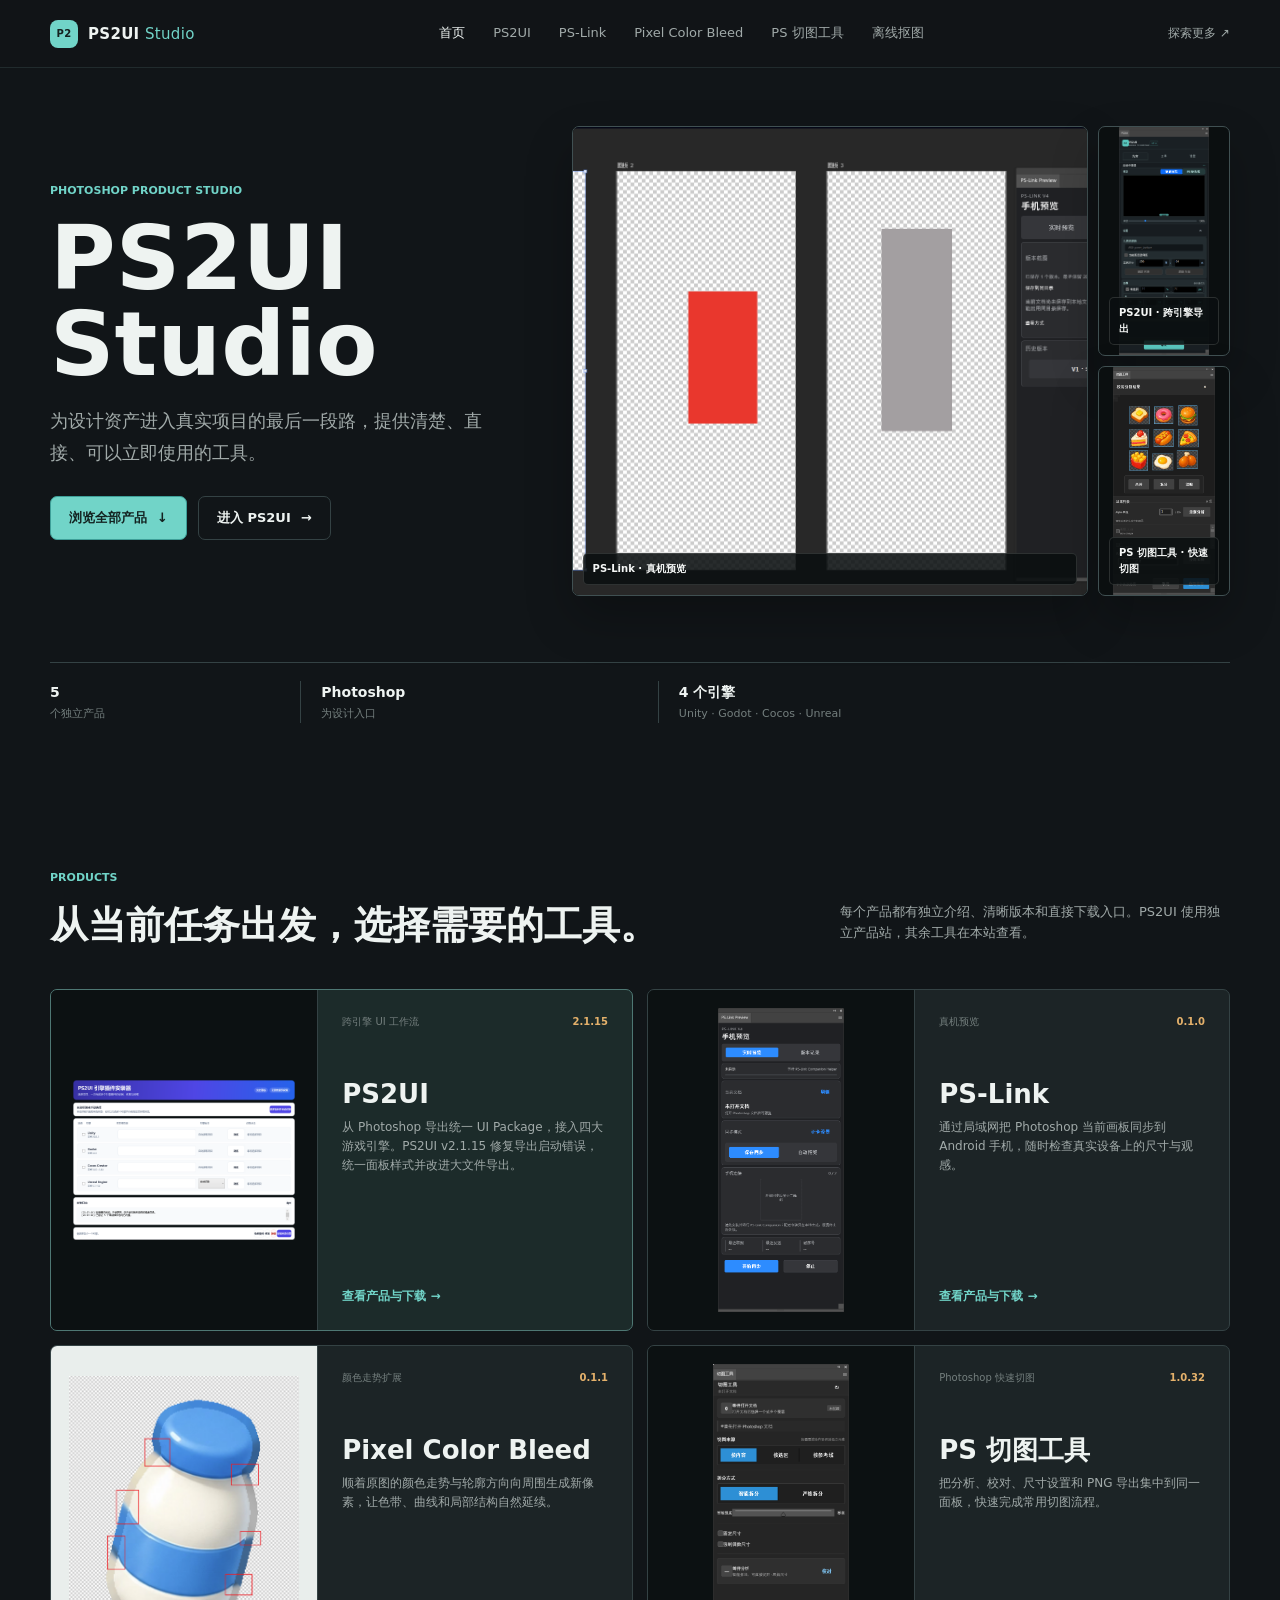
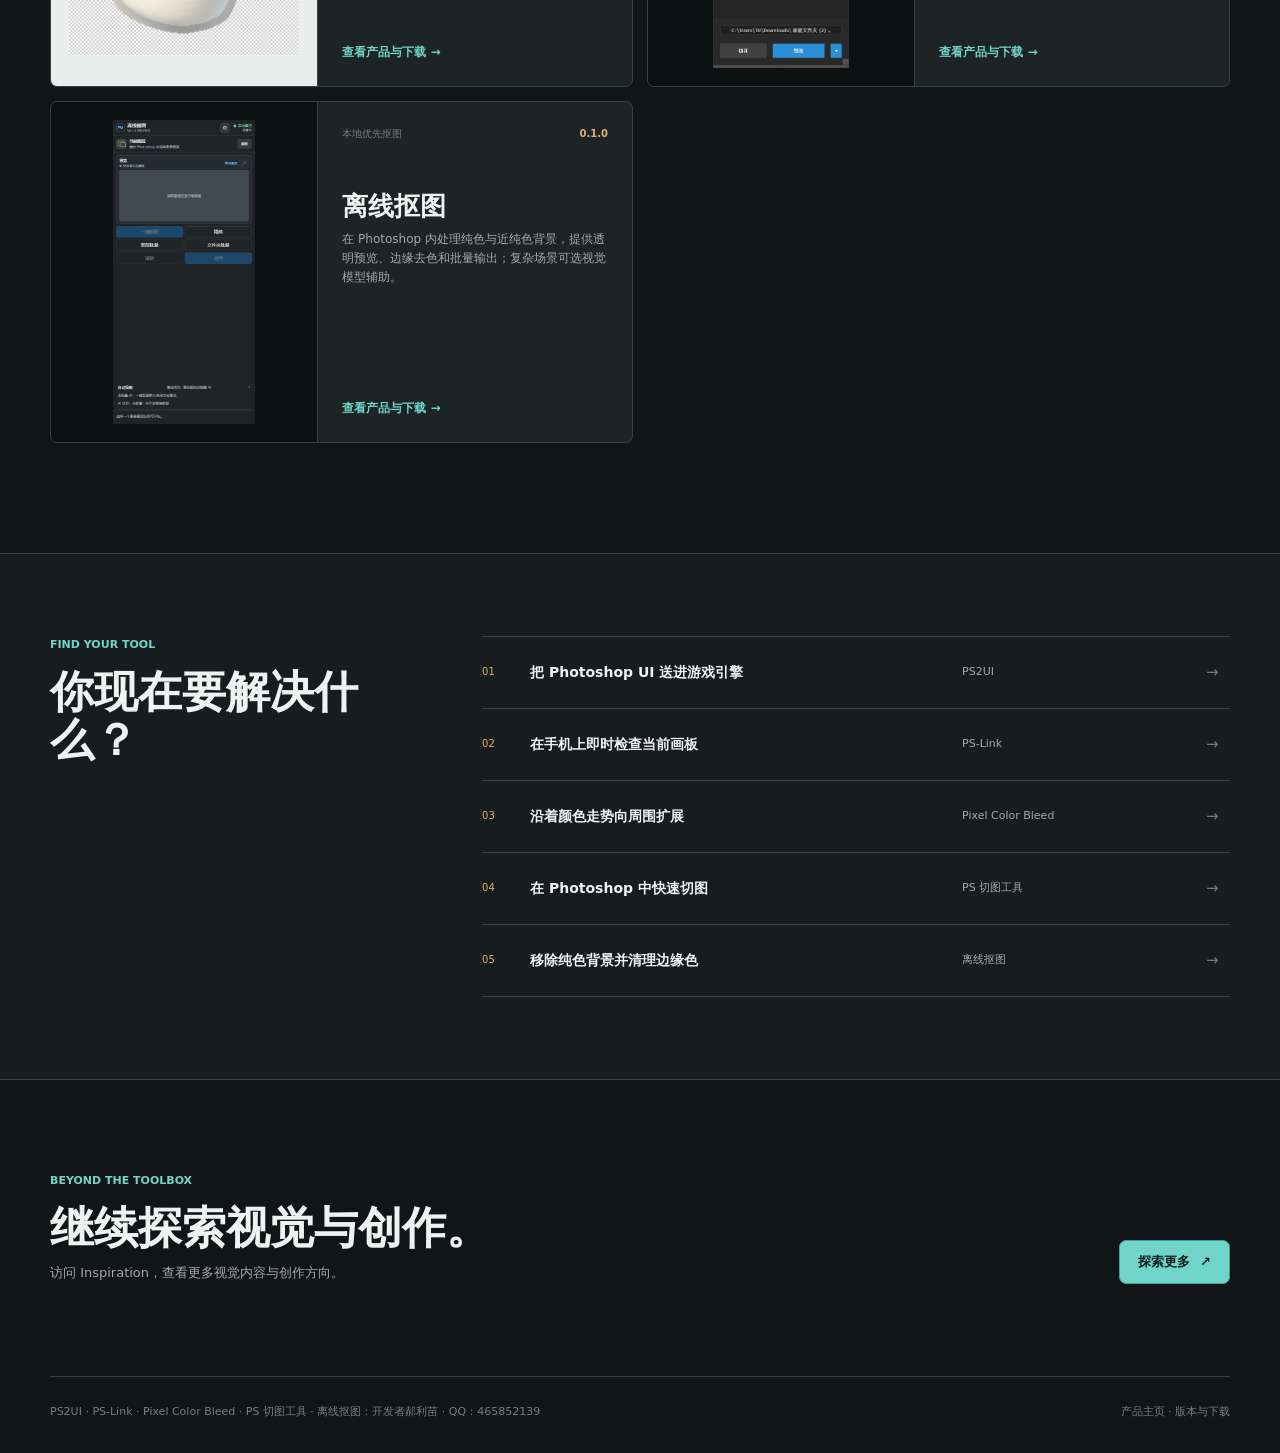
==== index.html @ 3f456ac2 "release: update PS2UI homepage to 2.1.15" ====
<!doctype html>
<html lang="zh-CN">
  <head>
    <meta charset="UTF-8" />
    <meta name="viewport" content="width=device-width, initial-scale=1" />
    <meta name="theme-color" content="#111518" />
    <meta name="description" content="PS2UI Studio 产品主页：面向 Photoshop 与游戏 UI 工作流的实用工具集合。" />
    <title>PS2UI Studio | 产品主页</title>
    <link rel="stylesheet" href="./styles.css" />
  </head>
  <body class="home-page">
    <header class="site-header">
      <a class="wordmark" href="./" aria-label="PS2UI Studio 首页"><span class="wordmark-mark">P2</span><span>PS2UI <em>Studio</em></span></a>
      <nav class="site-nav" aria-label="主导航">
        <a class="current" href="./" aria-current="page">首页</a>
        <a href="https://homer79980.github.io/PS2UI/">PS2UI</a>
        <a href="./ps-link.html">PS-Link</a>
        <a href="./pixel-color-bleed.html">Pixel Color Bleed</a>
        <a href="./ps-slicer.html">PS 切图工具</a>
        <a href="./ps-offline-mask.html">离线抠图</a>
      </nav>
      <a class="header-link" href="https://leowalker023.github.io/lnspiration/" target="_blank" rel="noreferrer">探索更多 <span aria-hidden="true">↗</span></a>
    </header>

    <main>
      <section class="home-hero section-shell">
        <div class="home-hero-copy">
          <p class="eyebrow">PHOTOSHOP PRODUCT STUDIO</p>
          <h1>PS2UI Studio</h1>
          <p class="home-hero-lead">为设计资产进入真实项目的最后一段路，提供清楚、直接、可以立即使用的工具。</p>
          <div class="hero-actions">
            <a class="button button-primary" href="#products">浏览全部产品 <span aria-hidden="true">↓</span></a>
            <a class="button button-quiet" href="https://homer79980.github.io/PS2UI/">进入 PS2UI <span aria-hidden="true">→</span></a>
          </div>
        </div>

        <div class="home-showcase" aria-label="PS2UI Studio 产品界面预览">
          <figure class="home-shot home-shot-wide">
            <img src="./assets/ps-link-multi-artboard-preview.png" alt="PS-Link 多画板手机预览界面" />
            <figcaption>PS-Link · 真机预览</figcaption>
          </figure>
          <figure class="home-shot home-shot-panel">
            <img src="./assets/ps2ui-panel-nine-slice.png" alt="PS2UI Photoshop 九宫格面板" />
            <figcaption>PS2UI · 跨引擎导出</figcaption>
          </figure>
          <figure class="home-shot home-shot-panel">
            <img src="./assets/ps-slicer-review.png" alt="PS 切图工具切图校对面板" />
            <figcaption>PS 切图工具 · 快速切图</figcaption>
          </figure>
        </div>

        <div class="home-hero-meta" aria-label="工作室概览">
          <span><strong>5</strong> 个独立产品</span>
          <span><strong>Photoshop</strong> 为设计入口</span>
          <span><strong>4 个引擎</strong> Unity · Godot · Cocos · Unreal</span>
        </div>
      </section>

      <section id="products" class="home-products section-shell">
        <div class="section-heading home-section-heading">
          <div>
            <p class="eyebrow">PRODUCTS</p>
            <h2>从当前任务出发，选择需要的工具。</h2>
          </div>
          <p>每个产品都有独立介绍、清晰版本和直接下载入口。PS2UI 使用独立产品站，其余工具在本站查看。</p>
        </div>

        <div class="home-product-grid">
          <article class="home-product-card home-product-featured">
            <a class="home-product-visual" href="https://homer79980.github.io/PS2UI/" aria-label="查看 PS2UI 产品页">
              <img src="./assets/engine-installer-main.png" alt="PS2UI Engine Installer 主界面，显示 Unity、Godot、Cocos Creator 和 Unreal Engine" />
            </a>
            <div class="home-product-body">
              <div class="home-product-topline"><span>跨引擎 UI 工作流</span><strong data-product-version="ps2ui">当前版本</strong></div>
              <h3>PS2UI</h3>
              <p>从 Photoshop 导出统一 UI Package，接入四大游戏引擎。PS2UI v2.1.15 修复导出启动错误，统一面板样式并改进大文件导出。</p>
              <a class="text-link" href="https://homer79980.github.io/PS2UI/">查看产品与下载 <span aria-hidden="true">→</span></a>
            </div>
          </article>

          <article class="home-product-card">
            <a class="home-product-visual" href="./ps-link.html" aria-label="查看 PS-Link 产品页">
              <img src="./assets/ps-link-preview-panel.png" alt="PS-Link Photoshop 手机预览控制面板" />
            </a>
            <div class="home-product-body">
              <div class="home-product-topline"><span>真机预览</span><strong data-product-version="ps-link">当前版本</strong></div>
              <h3>PS-Link</h3>
              <p>通过局域网把 Photoshop 当前画板同步到 Android 手机，随时检查真实设备上的尺寸与观感。</p>
              <a class="text-link" href="./ps-link.html">查看产品与下载 <span aria-hidden="true">→</span></a>
            </div>
          </article>

          <article class="home-product-card">
            <a class="home-product-visual home-product-visual-light" href="./pixel-color-bleed.html" aria-label="查看 Pixel Color Bleed 产品页">
              <img src="./assets/pixel-color-bleed-demo.png" alt="Pixel Color Bleed 沿颜色走势向周围扩展的效果" />
            </a>
            <div class="home-product-body">
              <div class="home-product-topline"><span>颜色走势扩展</span><strong data-product-version="pixel-color-bleed">当前版本</strong></div>
              <h3>Pixel Color Bleed</h3>
              <p>顺着原图的颜色走势与轮廓方向向周围生成新像素，让色带、曲线和局部结构自然延续。</p>
              <a class="text-link" href="./pixel-color-bleed.html">查看产品与下载 <span aria-hidden="true">→</span></a>
            </div>
          </article>

          <article class="home-product-card">
            <a class="home-product-visual" href="./ps-slicer.html" aria-label="查看 PS 切图工具产品页">
              <img src="./assets/ps-slicer-main-panel.png" alt="PS 切图工具 Photoshop 主面板" />
            </a>
            <div class="home-product-body">
              <div class="home-product-topline"><span>Photoshop 快速切图</span><strong data-product-version="ps-slicer">当前版本</strong></div>
              <h3>PS 切图工具</h3>
              <p>把分析、校对、尺寸设置和 PNG 导出集中到同一面板，快速完成常用切图流程。</p>
              <a class="text-link" href="./ps-slicer.html">查看产品与下载 <span aria-hidden="true">→</span></a>
            </div>
          </article>

          <article class="home-product-card">
            <a class="home-product-visual" href="./ps-offline-mask.html" aria-label="查看离线抠图产品页">
              <img src="./assets/ps-offline-mask-panel.png" alt="离线抠图 Photoshop 主面板" />
            </a>
            <div class="home-product-body">
              <div class="home-product-topline"><span>本地优先抠图</span><strong data-product-version="ps-offline-mask">当前版本</strong></div>
              <h3>离线抠图</h3>
              <p>在 Photoshop 内处理纯色与近纯色背景，提供透明预览、边缘去色和批量输出；复杂场景可选视觉模型辅助。</p>
              <a class="text-link" href="./ps-offline-mask.html">查看产品与下载 <span aria-hidden="true">→</span></a>
            </div>
          </article>
        </div>
      </section>

      <section class="home-task-band">
        <div class="section-shell home-task-inner">
          <div class="home-task-intro">
            <p class="eyebrow">FIND YOUR TOOL</p>
            <h2>你现在要解决什么？</h2>
          </div>
          <div class="home-task-list">
            <a href="https://homer79980.github.io/PS2UI/"><span>01</span><strong>把 Photoshop UI 送进游戏引擎</strong><em>PS2UI</em><b aria-hidden="true">→</b></a>
            <a href="./ps-link.html"><span>02</span><strong>在手机上即时检查当前画板</strong><em>PS-Link</em><b aria-hidden="true">→</b></a>
            <a href="./pixel-color-bleed.html"><span>03</span><strong>沿着颜色走势向周围扩展</strong><em>Pixel Color Bleed</em><b aria-hidden="true">→</b></a>
            <a href="./ps-slicer.html"><span>04</span><strong>在 Photoshop 中快速切图</strong><em>PS 切图工具</em><b aria-hidden="true">→</b></a>
            <a href="./ps-offline-mask.html"><span>05</span><strong>移除纯色背景并清理边缘色</strong><em>离线抠图</em><b aria-hidden="true">→</b></a>
          </div>
        </div>
      </section>

      <section class="home-explore section-shell">
        <div>
          <p class="eyebrow">BEYOND THE TOOLBOX</p>
          <h2>继续探索视觉与创作。</h2>
          <p>访问 Inspiration，查看更多视觉内容与创作方向。</p>
        </div>
        <a class="button button-primary" href="https://leowalker023.github.io/lnspiration/" target="_blank" rel="noreferrer">探索更多 <span aria-hidden="true">↗</span></a>
      </section>
    </main>

    <footer class="site-footer section-shell">
      <span>PS2UI · PS-Link · Pixel Color Bleed · PS 切图工具 · 离线抠图：开发者郝利苗 · QQ：465852139</span>
      <span>产品主页 · 版本与下载</span>
    </footer>
    <script src="./home.js" defer></script>
  </body>
</html>
---- styles.css ----
:root {
  --ink: #eef3f1;
  --muted: #a1aaa9;
  --quiet: #747f7e;
  --bg: #111518;
  --band: #171d1f;
  --surface: #1c2426;
  --surface-2: #232c2e;
  --line: #344244;
  --teal: #71d4c8;
  --teal-deep: #3e9f98;
  --amber: #e4b16b;
  --coral: #e2776d;
}

* { box-sizing: border-box; }

html { scroll-behavior: smooth; }

body {
  margin: 0;
  color: var(--ink);
  background: var(--bg);
  font-family: Inter, ui-sans-serif, system-ui, -apple-system, BlinkMacSystemFont, "Segoe UI", "Microsoft YaHei", sans-serif;
  font-size: 15px;
  line-height: 1.6;
}

a { color: inherit; text-decoration: none; }

.section-shell { width: min(1180px, calc(100% - 48px)); margin: 0 auto; }

.site-header {
  position: sticky;
  top: 0;
  z-index: 10;
  display: flex;
  align-items: center;
  justify-content: space-between;
  gap: 24px;
  min-height: 68px;
  padding: 0 max(24px, calc((100vw - 1180px) / 2));
  border-bottom: 1px solid rgba(112, 143, 142, 0.18);
  background: rgba(17, 21, 24, 0.94);
  backdrop-filter: blur(14px);
}

.wordmark { display: inline-flex; align-items: center; gap: 10px; font-size: 15px; font-weight: 700; letter-spacing: .02em; }
.wordmark em { color: var(--teal); font-style: normal; font-weight: 500; }
.wordmark-mark { display: grid; place-items: center; width: 28px; height: 28px; border-radius: 8px; color: #14211f; background: var(--teal); font-size: 10px; font-weight: 800; }
.site-nav { display: flex; gap: 28px; color: var(--muted); font-size: 13px; }
.site-nav a:hover, .header-link:hover, .text-link:hover { color: var(--teal); }
.site-nav a.current { color: var(--ink); }
.header-link { flex: 0 0 auto; color: var(--muted); font-size: 12px; white-space: nowrap; }

.hero { display: grid; grid-template-columns: minmax(0, .92fr) minmax(420px, 1.08fr); align-items: center; gap: 76px; min-height: 620px; padding-top: 68px; padding-bottom: 76px; }
.eyebrow { margin: 0 0 16px; color: var(--teal); font-size: 11px; font-weight: 700; letter-spacing: .18em; }
h1, h2, h3, p { margin-top: 0; }
h1 { max-width: 620px; margin-bottom: 22px; font-size: clamp(42px, 5.2vw, 72px); line-height: 1.06; letter-spacing: 0; }
.hero-lead { max-width: 560px; margin-bottom: 30px; color: var(--muted); font-size: 17px; line-height: 1.75; }
.hero-actions { display: flex; flex-wrap: wrap; gap: 11px; }
.button { display: inline-flex; align-items: center; justify-content: center; gap: 10px; min-height: 44px; padding: 0 18px; border: 1px solid var(--line); border-radius: 7px; font-size: 13px; font-weight: 700; }
.button-primary { border-color: var(--teal-deep); color: #132220; background: var(--teal); }
.button-primary:hover { background: #8ce2d8; }
.button-quiet { color: var(--ink); background: transparent; }
.button-quiet:hover { border-color: var(--teal-deep); color: var(--teal); }
.hero-facts { display: flex; flex-wrap: wrap; gap: 20px; margin-top: 42px; color: var(--quiet); font-size: 11px; }
.hero-facts strong { display: block; margin-bottom: 3px; color: var(--ink); font-size: 16px; font-variant-numeric: tabular-nums; }

.hero-visual { min-width: 0; }
.visual-window { overflow: hidden; border: 1px solid #405052; border-radius: 12px; background: var(--surface); box-shadow: 0 25px 70px rgba(0, 0, 0, .32); }
.visual-window-bar { display: flex; align-items: center; gap: 6px; height: 40px; padding: 0 16px; border-bottom: 1px solid var(--line); color: #8d9997; background: #182022; font-size: 10px; }
.visual-window-bar span { width: 7px; height: 7px; border-radius: 50%; background: #56605f; }
.visual-window-bar span:first-child { background: var(--coral); }
.visual-window-bar span:nth-child(2) { background: var(--amber); }
.visual-window-bar span:nth-child(3) { background: var(--teal); }
.visual-window-bar b { margin-left: 8px; font-weight: 600; letter-spacing: .06em; }
.visual-window-body { display: grid; grid-template-columns: 148px minmax(0, 1fr); min-height: 360px; }
.visual-sidebar { padding: 22px 14px; border-right: 1px solid var(--line); background: #192022; }
.sidebar-label { display: block; margin-bottom: 10px; color: #6f7c7a; font-size: 9px; font-weight: 700; letter-spacing: .14em; }
.sidebar-label.lower { margin-top: 28px; }
.sidebar-item { display: block; padding: 8px 9px; border-radius: 5px; color: #87918f; font-size: 11px; }
.sidebar-item.active { color: var(--ink); background: #2b4746; }
.target-chip { display: inline-block; margin: 0 4px 6px 0; padding: 3px 6px; border: 1px solid #3d5554; border-radius: 999px; color: #8cc3bd; font-size: 9px; }
.visual-stage { display: flex; flex-direction: column; justify-content: center; min-width: 0; padding: 30px 34px; background: #202729; }
.stage-caption, .stage-footer { display: flex; justify-content: space-between; gap: 16px; color: #8c9997; font-size: 10px; }
.stage-caption b { color: var(--teal); font-weight: 600; }
.slice-art { display: grid; grid-template-columns: 26% 48% 26%; grid-template-rows: 29% 42% 29%; width: min(100%, 390px); aspect-ratio: 1.9; margin: 24px auto; border: 1px solid #74cfc6; background: #315b58; box-shadow: 0 14px 28px rgba(0, 0, 0, .25); }
.slice-art i { display: block; border: 1px solid rgba(164, 238, 230, .3); background: #407772; }
.slice-art i:nth-child(2), .slice-art i:nth-child(4), .slice-art i:nth-child(6), .slice-art i:nth-child(8) { background: #4e9189; }
.slice-art i:nth-child(5) { background: #65a8a0; }
.stage-footer { justify-content: flex-start; align-items: center; flex-wrap: wrap; }
.stage-dot, .live-dot { display: inline-block; width: 7px; height: 7px; border-radius: 50%; background: var(--teal); box-shadow: 0 0 0 3px rgba(113, 212, 200, .12); }
.stage-size { margin-left: auto; color: #6c7b79; }

.release-band { display: flex; justify-content: space-between; gap: 24px; padding: 15px max(24px, calc((100vw - 1180px) / 2)); border-top: 1px solid var(--line); border-bottom: 1px solid var(--line); color: var(--muted); background: var(--band); font-size: 12px; }
.release-band > div:first-child { display: flex; align-items: center; gap: 10px; color: var(--ink); }
.release-band-note { color: var(--quiet); }

.content-section { padding-top: 104px; padding-bottom: 104px; }
.section-heading { display: flex; align-items: end; justify-content: space-between; gap: 48px; margin-bottom: 36px; }
.section-heading.compact { margin-bottom: 28px; }
.section-heading h2 { margin-bottom: 0; font-size: clamp(28px, 3vw, 42px); line-height: 1.15; }
.section-heading > p { max-width: 390px; margin-bottom: 3px; color: var(--muted); font-size: 13px; }
.text-link { color: var(--teal); font-size: 12px; font-weight: 700; white-space: nowrap; }
.product-grid { display: grid; grid-template-columns: repeat(3, minmax(0, 1fr)); gap: 12px; }
.product-card { display: flex; flex-direction: column; min-height: 258px; padding: 22px; border: 1px solid var(--line); border-radius: 9px; background: var(--surface); }
.product-card:hover { border-color: #50706e; background: var(--surface-2); }
.product-card-featured { border-color: #5b9f98; background: #203331; }
.product-card-featured:hover { border-color: var(--teal); background: #27413f; }
.product-card-featured .product-icon { border-color: var(--teal); color: #112321; background: var(--teal); }
.product-card-featured .product-kind { color: var(--amber); }
.product-top { display: flex; align-items: flex-start; justify-content: space-between; gap: 16px; }
.product-icon { display: grid; place-items: center; width: 32px; height: 32px; border: 1px solid #4a6664; border-radius: 8px; color: var(--teal); background: #243a39; font-size: 10px; font-weight: 800; letter-spacing: .04em; }
.product-kind { color: var(--quiet); font-size: 10px; text-align: right; }
.product-card h3 { margin: 24px 0 6px; font-size: 20px; }
.product-host { min-height: 42px; color: var(--muted); font-size: 12px; }
.product-description { margin: 0; color: var(--quiet); font-size: 12px; line-height: 1.55; }
.product-meta { display: flex; align-items: center; justify-content: space-between; gap: 10px; margin-top: auto; padding-top: 20px; border-top: 1px solid #303b3d; }
.product-version { color: var(--teal); font-size: 12px; font-weight: 700; font-variant-numeric: tabular-nums; }
.product-download { color: var(--ink); font-size: 12px; font-weight: 700; }
.product-download:hover { color: var(--teal); }
.loading-state { grid-column: 1 / -1; padding: 28px; border: 1px dashed var(--line); color: var(--muted); text-align: center; }
.error-state { color: var(--coral); }

.installer-showcase { border-top: 1px solid var(--line); }
.installer-gallery { display: grid; grid-template-columns: repeat(2, minmax(0, 1fr)); gap: 12px; }
.installer-shot { min-width: 0; margin: 0; padding: 12px; border: 1px solid var(--line); border-radius: 9px; background: #161c1e; }
.installer-shot-main { grid-column: 1 / -1; }
.installer-shot-image { display: flex; align-items: center; justify-content: center; width: 100%; overflow: hidden; aspect-ratio: 1.3; border: 1px solid #405052; border-radius: 6px; background: #0b0f10; }
.installer-shot-main .installer-shot-image { max-height: 720px; aspect-ratio: 1.64; }
.installer-shot-image img { display: block; width: 100%; height: 100%; object-fit: contain; }
.installer-shot figcaption { display: flex; flex-direction: column; gap: 5px; padding: 14px 4px 2px; }
.installer-shot strong { font-size: 16px; }
.installer-shot figcaption span:last-child { color: var(--muted); font-size: 12px; }

.workflow-section { border-top: 1px solid var(--line); }
.workflow-line { display: grid; grid-template-columns: repeat(3, 1fr); gap: 0; border-top: 1px solid var(--line); }
.workflow-step { min-height: 204px; padding: 24px 28px 20px 0; border-right: 1px solid var(--line); }
.workflow-step + .workflow-step { padding-left: 28px; }
.workflow-step:last-child { border-right: 0; }
.step-number { color: var(--amber); font-size: 11px; font-weight: 700; letter-spacing: .12em; }
.workflow-step h3 { margin: 24px 0 8px; font-size: 17px; }
.workflow-step p { max-width: 260px; margin-bottom: 0; color: var(--muted); font-size: 12px; }

.tutorial-section { border-top: 1px solid var(--line); }
.tutorial-video { display: grid; grid-template-columns: minmax(220px, .72fr) minmax(0, 1.28fr); align-items: stretch; gap: 30px; margin-bottom: 38px; padding: 22px; border: 1px solid var(--line); border-radius: 9px; background: linear-gradient(115deg, #1b2527 0%, #182022 100%); }
.tutorial-video-copy { display: flex; flex-direction: column; justify-content: center; min-width: 0; }
.tutorial-video-copy .eyebrow { margin-bottom: 12px; }
.tutorial-video-copy h3 { max-width: 340px; margin-bottom: 12px; font-size: clamp(21px, 2.4vw, 30px); line-height: 1.2; }
.tutorial-video-copy p:not(.eyebrow) { max-width: 380px; margin-bottom: 22px; color: var(--muted); font-size: 13px; }
.tutorial-video-details { display: flex; align-items: center; justify-content: space-between; flex-wrap: wrap; gap: 12px; color: var(--quiet); font-size: 11px; }
.video-download { color: var(--teal); font-weight: 700; }
.video-download:hover { color: var(--ink); }
.tutorial-video-frame { min-width: 0; overflow: hidden; aspect-ratio: 16 / 9; border: 1px solid #405052; border-radius: 7px; background: #0b0f10; box-shadow: 0 18px 34px rgba(0, 0, 0, .22); }
.tutorial-video-frame video { display: block; width: 100%; height: 100%; background: #0b0f10; object-fit: contain; }
.panel-gallery-heading { display: flex; align-items: end; justify-content: space-between; gap: 28px; margin: 46px 0 18px; }
.panel-gallery-heading h3 { margin-bottom: 0; font-size: clamp(21px, 2.4vw, 30px); line-height: 1.2; }
.panel-gallery-heading > p { max-width: 340px; margin-bottom: 3px; color: var(--muted); font-size: 13px; }
.panel-gallery { display: grid; grid-template-columns: repeat(3, minmax(0, 1fr)); gap: 12px; margin-bottom: 38px; }
.panel-shot { min-width: 0; margin: 0; padding: 12px; border: 1px solid var(--line); border-radius: 9px; background: #161c1e; }
.panel-shot-image { display: flex; align-items: flex-start; justify-content: center; height: 620px; overflow: hidden; border: 1px solid #405052; border-radius: 6px; background: #0b0f10; }
.panel-shot-image a { display: flex; align-items: flex-start; justify-content: center; width: 100%; height: 100%; }
.panel-shot-image img { display: block; width: 100%; height: 100%; object-fit: contain; }
.panel-shot figcaption { display: flex; flex-direction: column; gap: 5px; padding: 14px 4px 2px; }
.panel-shot-kicker { color: var(--amber); font-size: 10px; font-weight: 700; letter-spacing: .12em; }
.panel-shot strong { font-size: 16px; }
.panel-shot figcaption span:last-child { color: var(--muted); font-size: 12px; }
.guide-grid { display: grid; grid-template-columns: repeat(3, 1fr); gap: 12px; }
.guide-item { display: flex; flex-direction: column; min-height: 180px; padding: 22px; border: 1px solid var(--line); border-radius: 9px; background: #161c1e; }
.guide-item:hover { border-color: #50706e; background: var(--surface); }
.guide-kicker { color: var(--amber); font-size: 10px; font-weight: 700; letter-spacing: .12em; }
.guide-item strong { margin: 24px 0 7px; font-size: 17px; }
.guide-item span:last-child { color: var(--muted); font-size: 12px; }

.tool-page-hero { display: grid; grid-template-columns: minmax(0, 1fr) minmax(340px, .84fr); align-items: center; gap: 68px; min-height: 620px; padding-top: 72px; padding-bottom: 82px; }
.tool-page-copy { min-width: 0; }
.tool-page-copy h1 { max-width: 660px; margin-bottom: 22px; }
.tool-page-visual { display: flex; align-items: flex-start; justify-content: center; min-width: 0; max-height: 590px; overflow: hidden; border: 1px solid #405052; border-radius: 10px; background: #0b0f10; box-shadow: 0 24px 60px rgba(0, 0, 0, .3); }
.tool-page-visual img { display: block; width: 100%; height: 100%; object-fit: contain; }
.tool-page-visual:not(.pixel-bleed-visual) img { width: auto; max-width: 100%; max-height: 590px; }
.pixel-bleed-visual { min-height: 500px; padding: 18px; background: #0f1415; }
.ps-slicer-visual { align-items: center; padding: 14px; background: #0d1015; }
.ps-slicer-visual a { display: flex; align-items: center; justify-content: center; width: 100%; height: 100%; }
.ps-slicer-visual img { width: 100% !important; max-width: 100% !important; max-height: 590px; object-fit: contain; }
.download-spec { display: grid; gap: 12px; padding: 20px; border: 1px solid var(--line); border-radius: 9px; background: var(--surface); }
.download-spec span { color: var(--quiet); font-size: 10px; font-weight: 700; letter-spacing: 0; }
.download-spec strong { font-size: 22px; line-height: 1.2; }
.download-spec small { color: var(--muted); font-size: 12px; }
.tool-download { display: grid; grid-template-columns: minmax(0, 1fr) 230px; align-items: center; gap: 48px; padding-top: 54px; padding-bottom: 54px; border-top: 1px solid var(--line); border-bottom: 1px solid var(--line); }
.tool-download-copy h2 { max-width: 580px; margin-bottom: 12px; font-size: clamp(26px, 3vw, 42px); line-height: 1.15; }
.tool-download-copy > p:not(.eyebrow) { max-width: 620px; color: var(--muted); font-size: 14px; }
.tool-download-actions { display: flex; align-items: center; flex-wrap: wrap; gap: 10px; margin-top: 24px; }
.tool-note { margin-top: 18px; color: var(--quiet) !important; font-size: 11px !important; }
.qr-panel { display: flex; flex-direction: column; align-items: center; gap: 8px; padding: 16px; border: 1px solid var(--line); border-radius: 9px; background: var(--surface); text-align: center; }
.qr-panel img { display: block; width: 180px; height: 180px; padding: 8px; border-radius: 5px; background: #f2f5f2; }
.qr-panel strong { font-size: 14px; }
.qr-panel span { color: var(--muted); font-size: 11px; }
.tool-detail-grid { display: grid; grid-template-columns: repeat(2, minmax(0, 1fr)); gap: 12px; padding-top: 70px; padding-bottom: 104px; }
.tool-detail { min-height: 170px; padding: 22px; border: 1px solid var(--line); border-radius: 9px; background: var(--surface); }
.tool-detail h3 { margin: 18px 0 8px; font-size: 18px; }
.tool-detail p { margin-bottom: 0; color: var(--muted); font-size: 12px; }
.tool-explanation { display: grid; grid-template-columns: minmax(220px, .7fr) minmax(0, 1.3fr); align-items: end; gap: 48px; padding-top: 84px; padding-bottom: 0; }
.tool-explanation h2 { max-width: 390px; margin-bottom: 0; font-size: clamp(28px, 3.2vw, 44px); line-height: 1.12; }
.tool-explanation > p { max-width: 640px; margin-bottom: 2px; color: var(--muted); font-size: 14px; }
.ps-link-showcase { padding-top: 20px; padding-bottom: 94px; }
.ps-link-gallery { grid-template-columns: repeat(2, minmax(0, 1fr)); }
.ps-link-gallery .panel-shot-image { align-items: center; height: 480px; }
.ps-link-gallery .panel-shot-image a { align-items: center; }
.ps-link-gallery .panel-shot-image img { width: 100%; height: 100%; object-fit: contain; }
.ps-link-gallery .panel-shot-wide { grid-column: 1 / -1; }
.ps-link-gallery .panel-shot-wide .panel-shot-image { height: 520px; }
.ps-slicer-showcase { padding-top: 20px; padding-bottom: 104px; }
.ps-slicer-gallery { grid-template-columns: repeat(3, minmax(0, 1fr)); margin-bottom: 0; }
.ps-slicer-gallery .panel-shot-image { align-items: center; height: 370px; }
.ps-slicer-gallery .panel-shot-image a { align-items: center; }
.ps-slicer-gallery .panel-shot-image img { width: 100%; height: 100%; object-fit: contain; }
.ps-slicer-demos { padding-top: 20px; padding-bottom: 74px; }
.ps-slicer-demo-grid { display: grid; grid-template-columns: repeat(2, minmax(0, 1fr)); gap: 12px; }
.ps-slicer-demo { overflow: hidden; min-width: 0; border: 1px solid var(--line); border-radius: 9px; background: var(--surface); }
.ps-slicer-demo video { display: block; width: 100%; aspect-ratio: 5 / 3; background: #0b0f10; object-fit: contain; }
.ps-slicer-demo-copy { display: flex; flex-direction: column; align-items: flex-start; gap: 6px; padding: 16px 18px 18px; }
.ps-slicer-demo-copy h3 { margin: 3px 0 0; font-size: 18px; }
.ps-slicer-demo-copy p { margin: 0; color: var(--muted); font-size: 12px; }
.video-download { margin-top: 4px; color: var(--teal); font-size: 12px; text-decoration: none; }
.video-download:hover { color: var(--ink); }

/* Product portal */
.home-page .eyebrow { letter-spacing: 0; }
.home-hero { display: grid; grid-template-columns: minmax(0, .82fr) minmax(520px, 1.18fr); align-items: center; gap: 64px; min-height: 680px; padding-top: 58px; padding-bottom: 44px; }
.home-hero-copy { min-width: 0; }
.home-hero h1 { margin-bottom: 18px; font-size: clamp(54px, 7vw, 94px); line-height: .96; }
.home-hero-lead { max-width: 520px; margin-bottom: 28px; color: var(--muted); font-size: 18px; line-height: 1.75; }
.home-showcase { display: grid; grid-template-columns: minmax(0, 1.6fr) minmax(132px, .4fr); grid-template-rows: repeat(2, minmax(0, 1fr)); gap: 10px; min-width: 0; height: 470px; }
.home-shot { position: relative; overflow: hidden; min-width: 0; min-height: 0; margin: 0; border: 1px solid #405052; border-radius: 7px; background: #0b0f10; box-shadow: 0 22px 48px rgba(0, 0, 0, .24); }
.home-shot-wide { grid-row: 1 / -1; }
.home-shot img { display: block; width: 100%; height: 100%; object-fit: contain; }
.home-shot-wide img { object-fit: cover; object-position: center; }
.home-shot figcaption { position: absolute; right: 10px; bottom: 10px; left: 10px; padding: 7px 9px; border: 1px solid rgba(238, 243, 241, .14); border-radius: 5px; color: #f5f7f6; background: rgba(11, 15, 16, .88); font-size: 10px; font-weight: 700; }
.home-hero-meta { grid-column: 1 / -1; display: grid; grid-template-columns: .7fr 1fr 1.6fr; margin-top: 2px; padding-top: 18px; border-top: 1px solid var(--line); color: var(--quiet); font-size: 11px; }
.home-hero-meta span { padding-right: 20px; }
.home-hero-meta span + span { padding-left: 20px; border-left: 1px solid var(--line); }
.home-hero-meta strong { display: block; margin-bottom: 2px; color: var(--ink); font-size: 14px; }

.home-products { padding-top: 102px; padding-bottom: 110px; }
.home-section-heading { align-items: end; margin-bottom: 42px; }
.home-section-heading h2 { max-width: 620px; }
.home-product-grid { display: grid; grid-template-columns: repeat(2, minmax(0, 1fr)); gap: 14px; }
.home-product-card { display: grid; grid-template-columns: minmax(220px, .92fr) minmax(0, 1.08fr); min-height: 340px; overflow: hidden; border: 1px solid var(--line); border-radius: 7px; background: var(--surface); }
.home-product-card:hover { border-color: #50706e; background: var(--surface-2); }
.home-product-featured { border-color: #4e7773; background: #1c2b2a; }
.home-product-visual { display: flex; align-items: center; justify-content: center; min-width: 0; min-height: 0; overflow: hidden; padding: 18px; border-right: 1px solid var(--line); background: #0c1112; }
.home-product-visual-light { background: #e9eeec; }
.home-product-visual img { display: block; width: 100%; height: 100%; max-height: 304px; object-fit: contain; transition: transform .25s ease; }
.home-product-card:hover .home-product-visual img { transform: scale(1.018); }
.home-product-body { display: flex; flex-direction: column; min-width: 0; padding: 24px; }
.home-product-topline { display: flex; align-items: center; justify-content: space-between; gap: 14px; color: var(--quiet); font-size: 10px; }
.home-product-topline strong { color: var(--amber); font-variant-numeric: tabular-nums; }
.home-product-card h3 { margin: 50px 0 10px; font-size: 26px; line-height: 1.08; }
.home-product-card p { margin-bottom: 24px; color: var(--muted); font-size: 12px; }
.home-product-card .text-link { margin-top: auto; }


.home-task-band { border-top: 1px solid var(--line); border-bottom: 1px solid var(--line); background: var(--band); }
.home-task-inner { display: grid; grid-template-columns: minmax(220px, .65fr) minmax(0, 1.35fr); gap: 72px; padding-top: 82px; padding-bottom: 82px; }
.home-task-intro h2 { max-width: 320px; margin-bottom: 0; font-size: clamp(30px, 3.4vw, 48px); line-height: 1.1; }
.home-task-list { border-top: 1px solid var(--line); }
.home-task-list a { display: grid; grid-template-columns: 34px minmax(0, 1fr) minmax(130px, .55fr) 24px; align-items: center; gap: 14px; min-height: 72px; border-bottom: 1px solid var(--line); }
.home-task-list a:hover { color: var(--teal); }
.home-task-list span { color: var(--amber); font-size: 10px; font-variant-numeric: tabular-nums; }
.home-task-list strong { color: var(--ink); font-size: 14px; }
.home-task-list em { color: var(--muted); font-size: 11px; font-style: normal; }
.home-task-list b { color: var(--quiet); font-weight: 500; }
.home-task-list a:hover b { color: var(--teal); transform: translateX(3px); }

.home-explore { display: flex; align-items: end; justify-content: space-between; gap: 42px; padding-top: 92px; padding-bottom: 92px; }
.home-explore h2 { margin-bottom: 10px; font-size: clamp(30px, 3.4vw, 48px); line-height: 1.1; }
.home-explore p:not(.eyebrow) { margin-bottom: 0; color: var(--muted); font-size: 13px; }

.site-footer { display: flex; justify-content: space-between; gap: 24px; padding-top: 26px; padding-bottom: 32px; border-top: 1px solid var(--line); color: var(--quiet); font-size: 11px; }
.site-footer a { color: var(--ink); text-decoration: none; }
.site-footer a:hover { color: var(--teal); }

@media (max-width: 900px) {
  .site-header { flex-wrap: wrap; gap: 8px 14px; padding: 10px 24px 0; }
  .site-nav { order: 3; width: calc(100% + 48px); margin: 0 -24px; padding: 0 24px; overflow-x: auto; gap: 4px; border-top: 1px solid rgba(112, 143, 142, .14); scrollbar-width: none; }
  .site-nav::-webkit-scrollbar { display: none; }
  .site-nav a { flex: 0 0 auto; padding: 10px 11px 9px; border-bottom: 2px solid transparent; white-space: nowrap; }
  .site-nav a.current { border-bottom-color: var(--teal); }
  .header-link { margin-left: auto; }
  .home-hero { grid-template-columns: 1fr; gap: 24px; min-height: auto; padding-top: 36px; padding-bottom: 24px; }
  .home-hero-copy { max-width: 680px; }
  .home-showcase { height: 280px; }
  .home-product-card { grid-template-columns: 1fr; }
  .home-product-visual { min-height: 300px; border-right: 0; border-bottom: 1px solid var(--line); }
  .home-product-card h3 { margin-top: 30px; }
  .home-task-inner { grid-template-columns: 1fr; gap: 34px; }
  .hero { grid-template-columns: 1fr; gap: 42px; min-height: auto; padding-top: 58px; }
  .hero-visual { max-width: 680px; }
  .tool-page-hero { grid-template-columns: 1fr; gap: 42px; min-height: auto; padding-top: 58px; }
  .tool-page-visual { max-width: 620px; }
  .tool-page-visual:not(.pixel-bleed-visual) { justify-self: start; }
  .product-grid { grid-template-columns: repeat(2, minmax(0, 1fr)); }
}

@media (max-width: 640px) {
  .section-shell { width: min(100% - 32px, 560px); }
  .site-header { flex-wrap: wrap; gap: 8px 14px; padding: 10px 16px 0; }
  .site-nav { order: 3; width: calc(100% + 32px); margin: 0 -16px; padding: 0 16px; overflow-x: auto; gap: 4px; border-top: 1px solid rgba(112, 143, 142, .14); scrollbar-width: none; }
  .site-nav::-webkit-scrollbar { display: none; }
  .site-nav a { flex: 0 0 auto; padding: 10px 11px 9px; border-bottom: 2px solid transparent; white-space: nowrap; }
  .site-nav a.current { border-bottom-color: var(--teal); }
  .header-link { margin-left: auto; }
  .home-hero { gap: 20px; padding-top: 32px; padding-bottom: 22px; }
  .home-hero h1 { font-size: 50px; }
  .home-hero-lead { font-size: 15px; }
  .home-showcase { grid-template-columns: 1fr 98px; height: 240px; }
  .home-shot figcaption { right: 6px; bottom: 6px; left: 6px; padding: 5px 6px; font-size: 9px; }
  .home-hero-meta { grid-template-columns: .55fr .8fr 1.65fr; padding-top: 10px; }
  .home-hero-meta span { padding: 4px 8px 0 0; font-size: 9px; }
  .home-hero-meta span + span { padding-left: 8px; border-left: 1px solid var(--line); }
  .home-hero-meta strong { font-size: 11px; }
  .home-products { padding-top: 68px; padding-bottom: 72px; }
  .home-product-grid { grid-template-columns: 1fr; }
  .home-product-visual { min-height: 280px; }
  .home-product-body { padding: 22px; }
  .home-product-card h3 { margin-top: 28px; }
  .home-task-inner { gap: 28px; padding-top: 58px; padding-bottom: 58px; }
  .home-task-list a { grid-template-columns: 28px minmax(0, 1fr) 20px; min-height: 78px; }
  .home-task-list em { grid-column: 2; }
  .home-task-list b { grid-column: 3; grid-row: 1 / span 2; }
  .home-explore { display: block; padding-top: 64px; padding-bottom: 64px; }
  .home-explore .button { margin-top: 24px; }
  h1 { font-size: 42px; }
  .hero-lead { font-size: 15px; }
  .hero-facts { gap: 14px; }
  .visual-window-body { grid-template-columns: 1fr; }
  .visual-sidebar { display: none; }
  .visual-stage { padding: 24px 18px; }
  .tool-page-visual { max-height: 560px; }
  .pixel-bleed-visual { min-height: 380px; padding: 12px; }
  .tool-download { grid-template-columns: 1fr; gap: 28px; padding-top: 40px; padding-bottom: 40px; }
  .qr-panel { justify-self: start; }
  .tool-detail-grid { grid-template-columns: 1fr; padding-top: 46px; padding-bottom: 68px; }
  .tool-explanation { grid-template-columns: 1fr; gap: 18px; padding-top: 58px; }
  .release-band { flex-direction: column; gap: 5px; padding-left: 16px; padding-right: 16px; }
  .section-heading { display: block; }
  .section-heading > p { margin-top: 18px; }
  .tutorial-video { grid-template-columns: 1fr; gap: 20px; margin-bottom: 28px; padding: 16px; }
  .tutorial-video-copy h3 { max-width: none; }
  .tutorial-video-copy p:not(.eyebrow) { max-width: none; }
  .panel-gallery-heading { display: block; margin-top: 34px; }
  .panel-gallery-heading > p { max-width: none; margin-top: 12px; }
  .panel-gallery { grid-template-columns: 1fr; }
  .panel-shot-image { height: min(720px, 178vw); }
  .installer-gallery { grid-template-columns: 1fr; }
  .installer-shot-main { grid-column: auto; }
  .installer-shot-image, .installer-shot-main .installer-shot-image { max-height: none; }
  .installer-shot-main .installer-shot-image { aspect-ratio: 1.372; }
  .installer-shot:nth-child(2) .installer-shot-image { aspect-ratio: 1.161; }
  .installer-shot:nth-child(3) .installer-shot-image { aspect-ratio: 1.079; }
  .ps-link-gallery { grid-template-columns: 1fr; }
  .ps-link-gallery .panel-shot-wide { grid-column: auto; }
  .ps-link-gallery .panel-shot-image, .ps-link-gallery .panel-shot-wide .panel-shot-image { height: min(620px, 150vw); }
  .ps-slicer-gallery { grid-template-columns: 1fr; }
  .ps-slicer-gallery .panel-shot-image { height: auto; min-height: 260px; aspect-ratio: 4 / 3; }
  .ps-slicer-demo-grid { grid-template-columns: 1fr; }
  .product-grid, .guide-grid { grid-template-columns: 1fr; }
  .workflow-line { grid-template-columns: 1fr; }
  .workflow-step, .workflow-step + .workflow-step { min-height: auto; padding: 22px 0; border-right: 0; border-bottom: 1px solid var(--line); }
  .workflow-step:last-child { border-bottom: 0; }
  .site-footer { display: block; }
  .site-footer span { display: block; }
  .site-footer span + span { margin-top: 8px; }
}
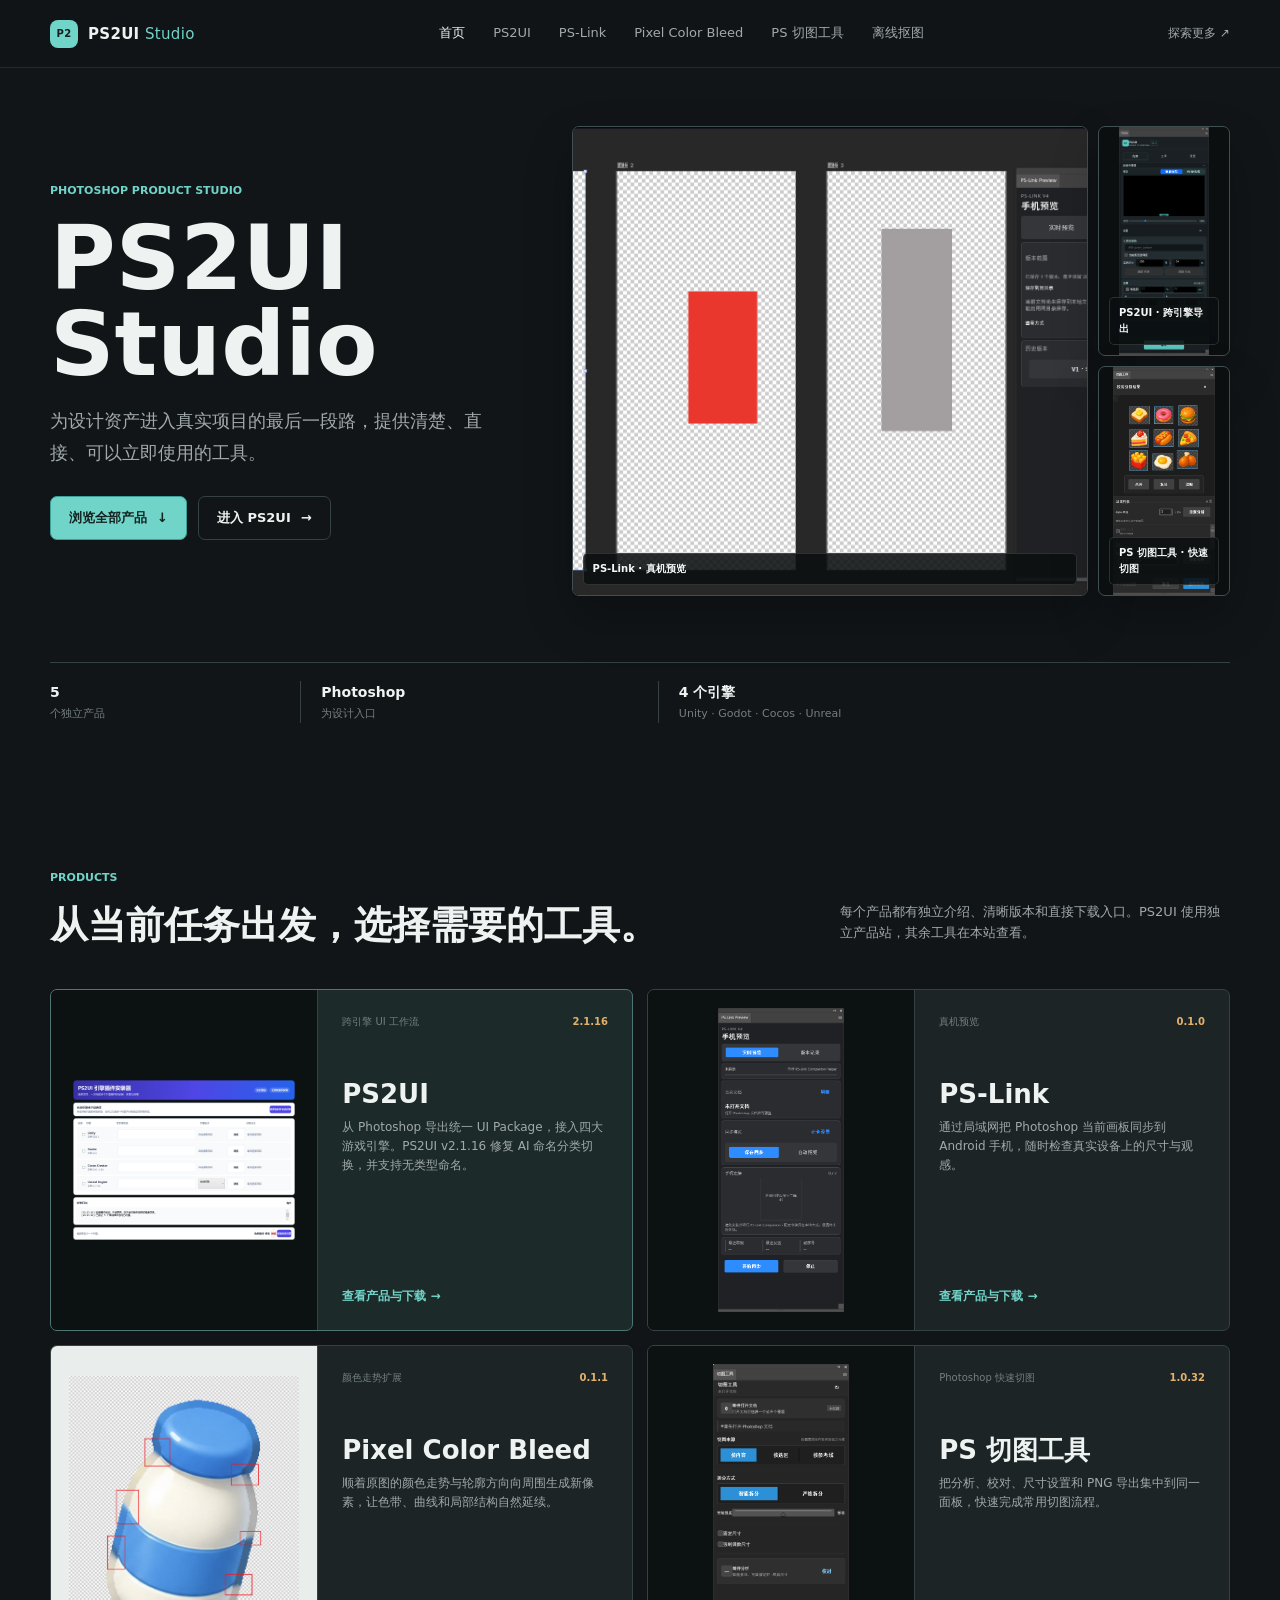
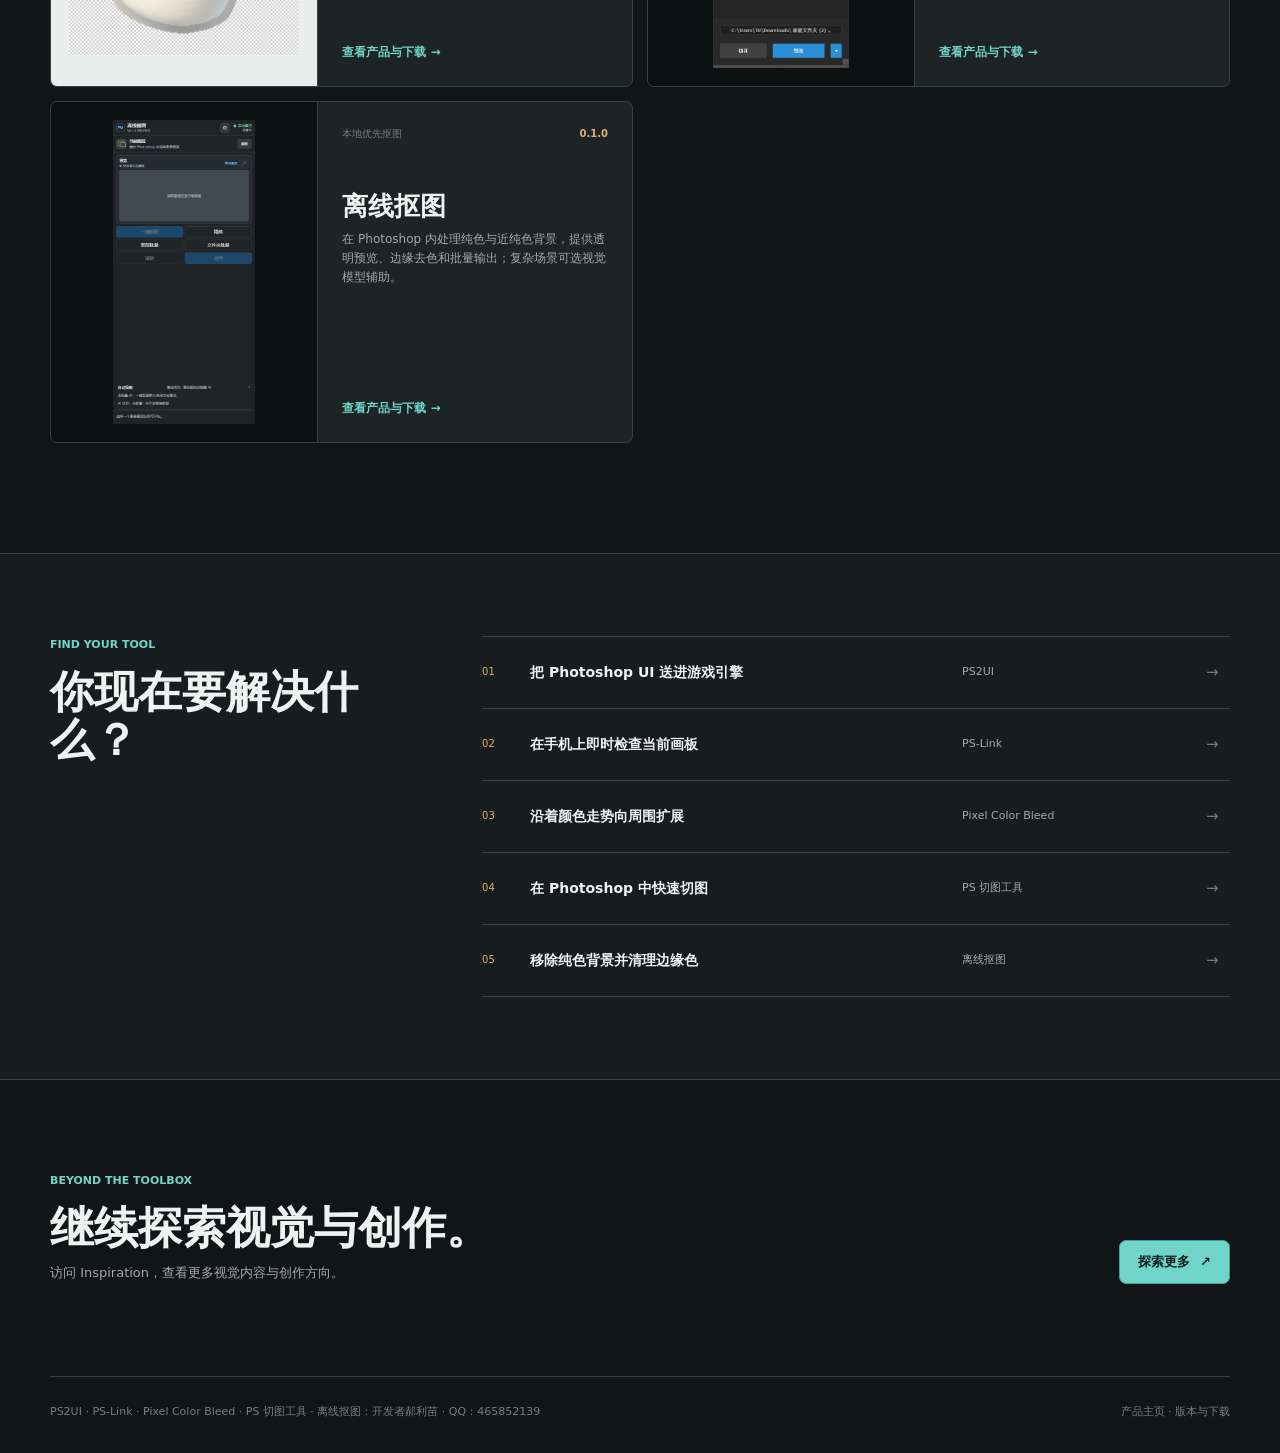
==== commit 197a2168: "release: update PS2UI homepage to 2.1.16" ====
--- a/index.html
+++ b/index.html
@@ -73,7 +73,7 @@
             <div class="home-product-body">
               <div class="home-product-topline"><span>跨引擎 UI 工作流</span><strong data-product-version="ps2ui">当前版本</strong></div>
               <h3>PS2UI</h3>
-              <p>从 Photoshop 导出统一 UI Package，接入四大游戏引擎。PS2UI v2.1.15 修复导出启动错误，统一面板样式并改进大文件导出。</p>
+              <p>从 Photoshop 导出统一 UI Package，接入四大游戏引擎。PS2UI v2.1.16 修复 AI 命名分类切换，并支持无类型命名。</p>
               <a class="text-link" href="https://homer79980.github.io/PS2UI/">查看产品与下载 <span aria-hidden="true">→</span></a>
             </div>
           </article>
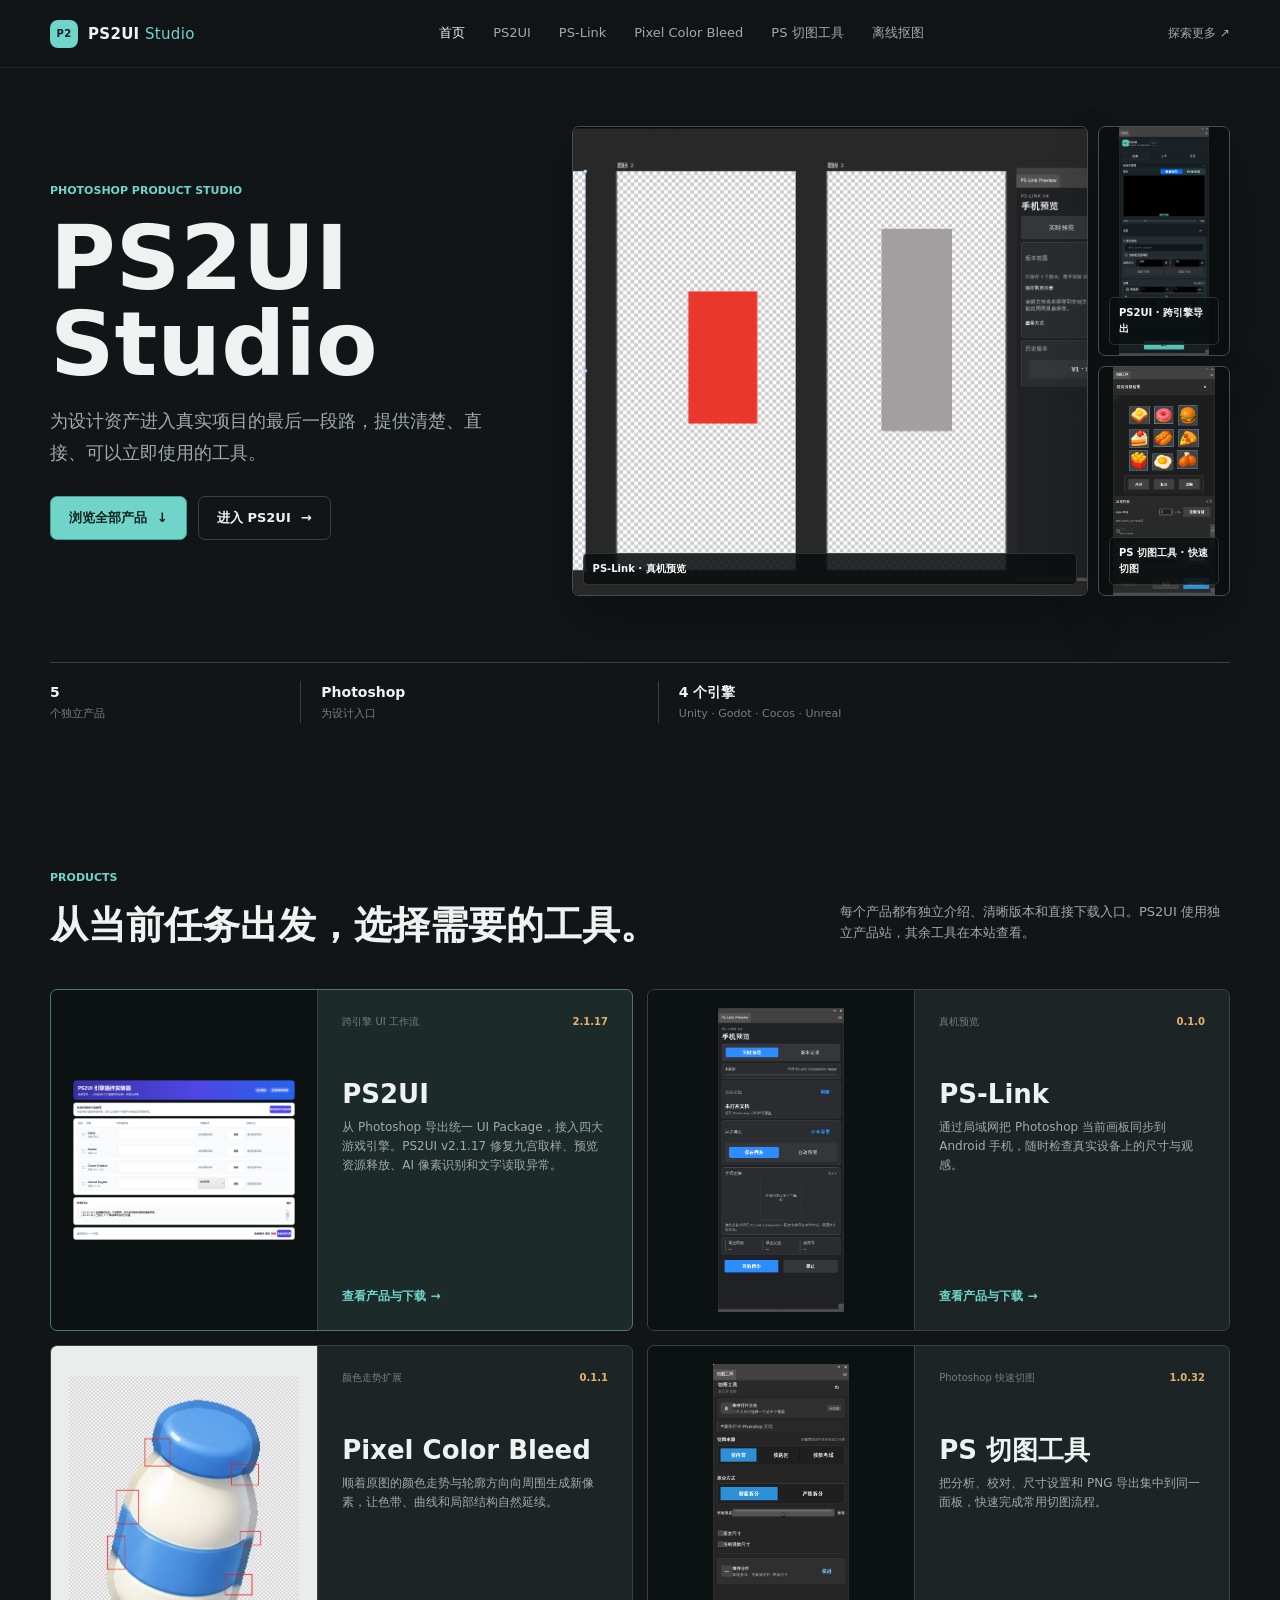
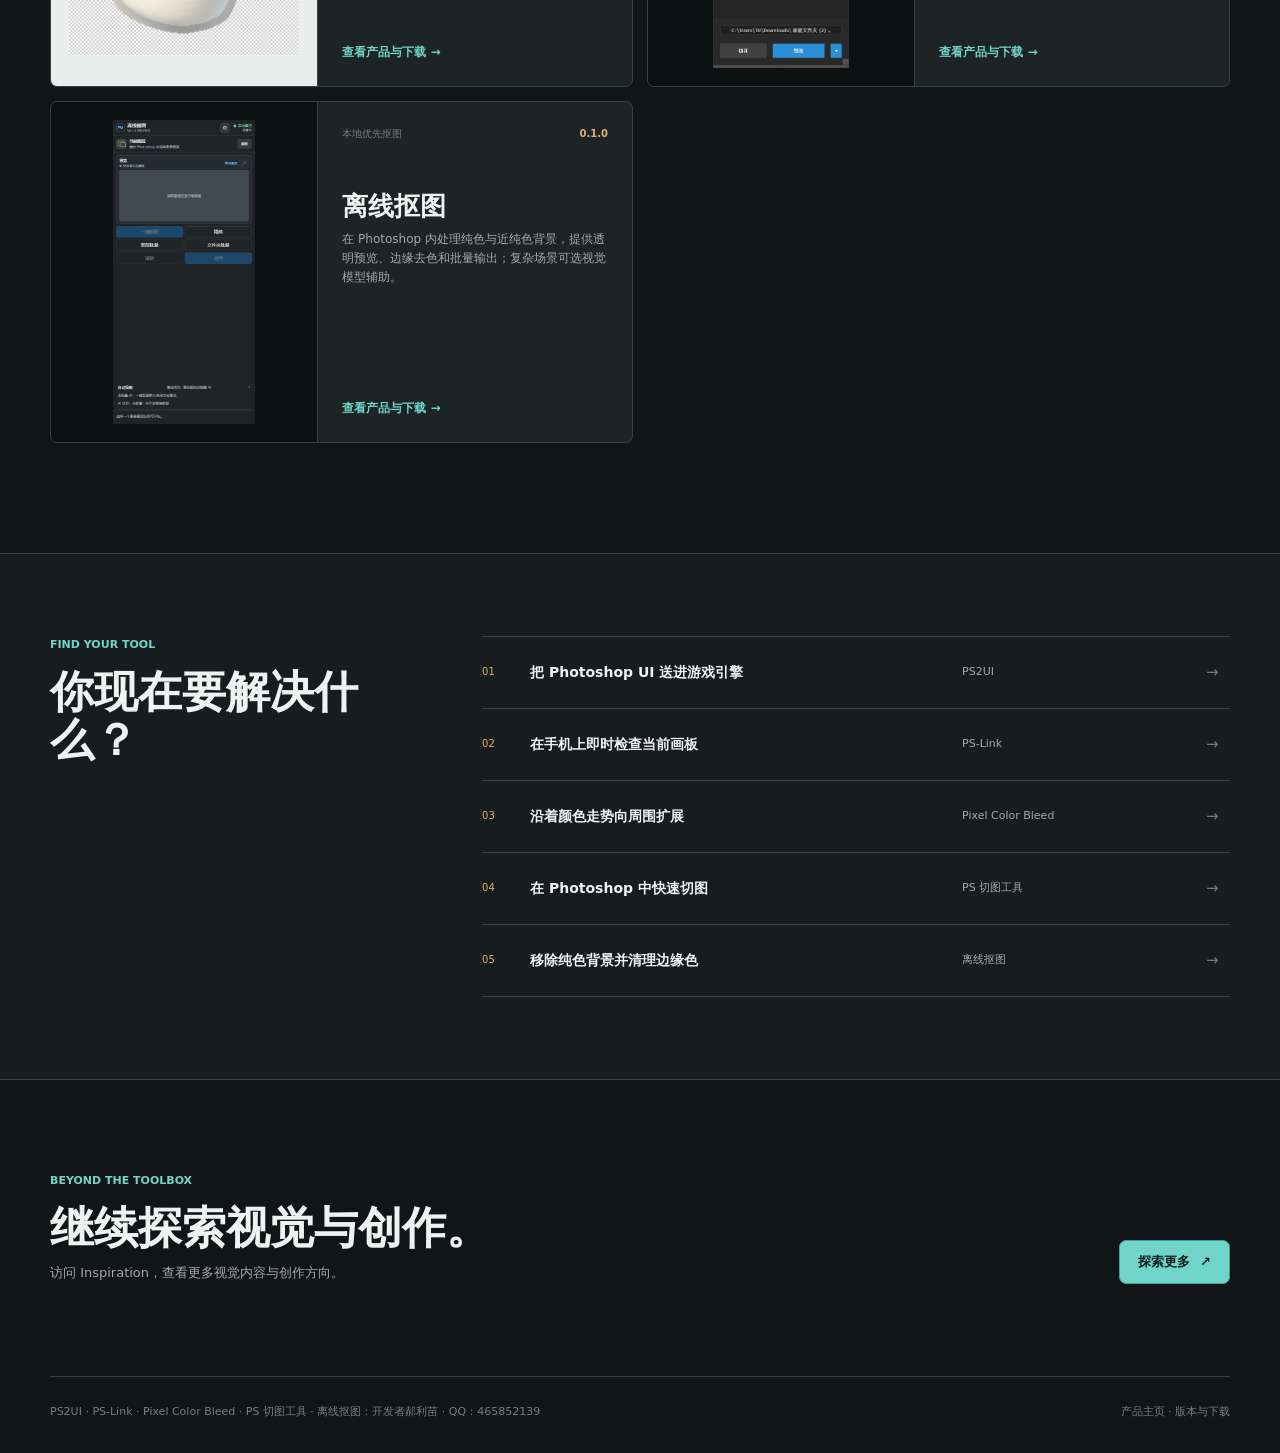
==== commit 7567f4dc: "release: update PS2UI homepage to 2.1.17" ====
--- a/index.html
+++ b/index.html
@@ -73,7 +73,7 @@
             <div class="home-product-body">
               <div class="home-product-topline"><span>跨引擎 UI 工作流</span><strong data-product-version="ps2ui">当前版本</strong></div>
               <h3>PS2UI</h3>
-              <p>从 Photoshop 导出统一 UI Package，接入四大游戏引擎。PS2UI v2.1.16 修复 AI 命名分类切换，并支持无类型命名。</p>
+              <p>从 Photoshop 导出统一 UI Package，接入四大游戏引擎。PS2UI v2.1.17 修复九宫取样、预览资源释放、AI 像素识别和文字读取异常。</p>
               <a class="text-link" href="https://homer79980.github.io/PS2UI/">查看产品与下载 <span aria-hidden="true">→</span></a>
             </div>
           </article>
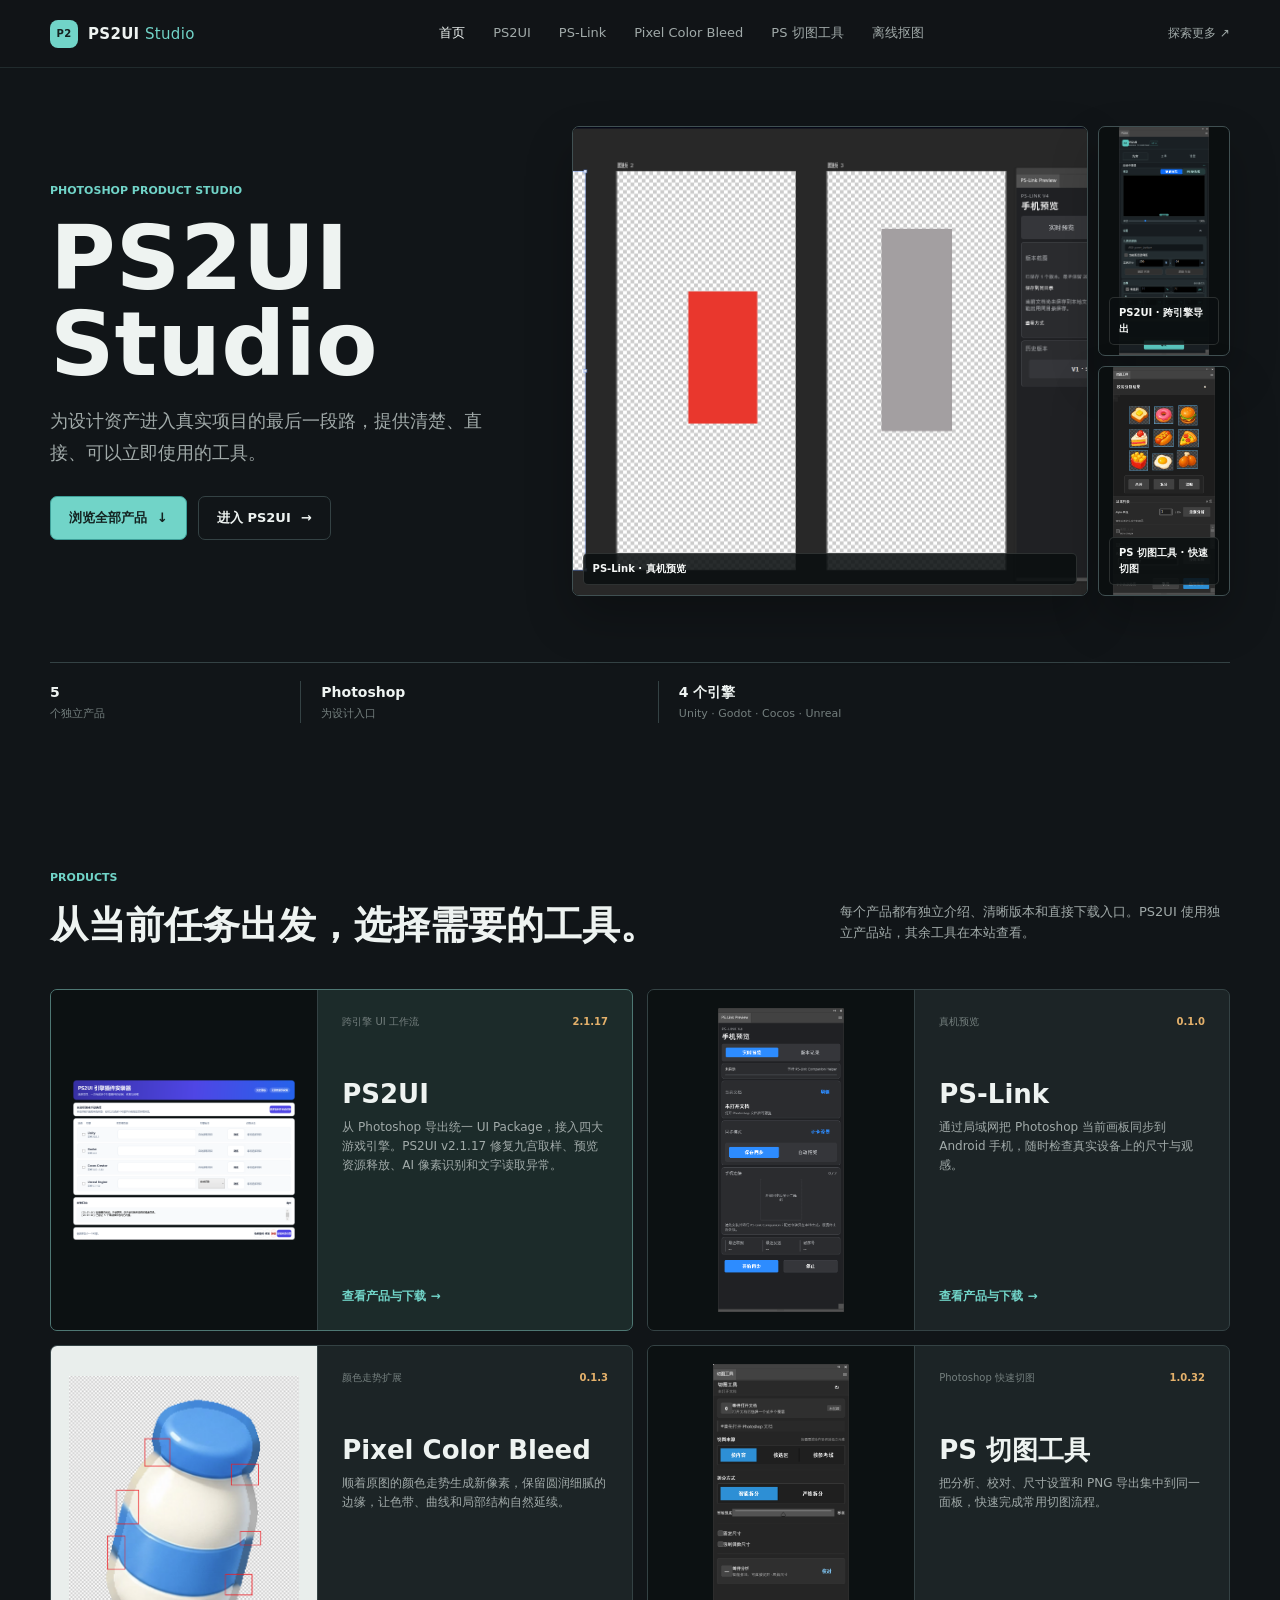
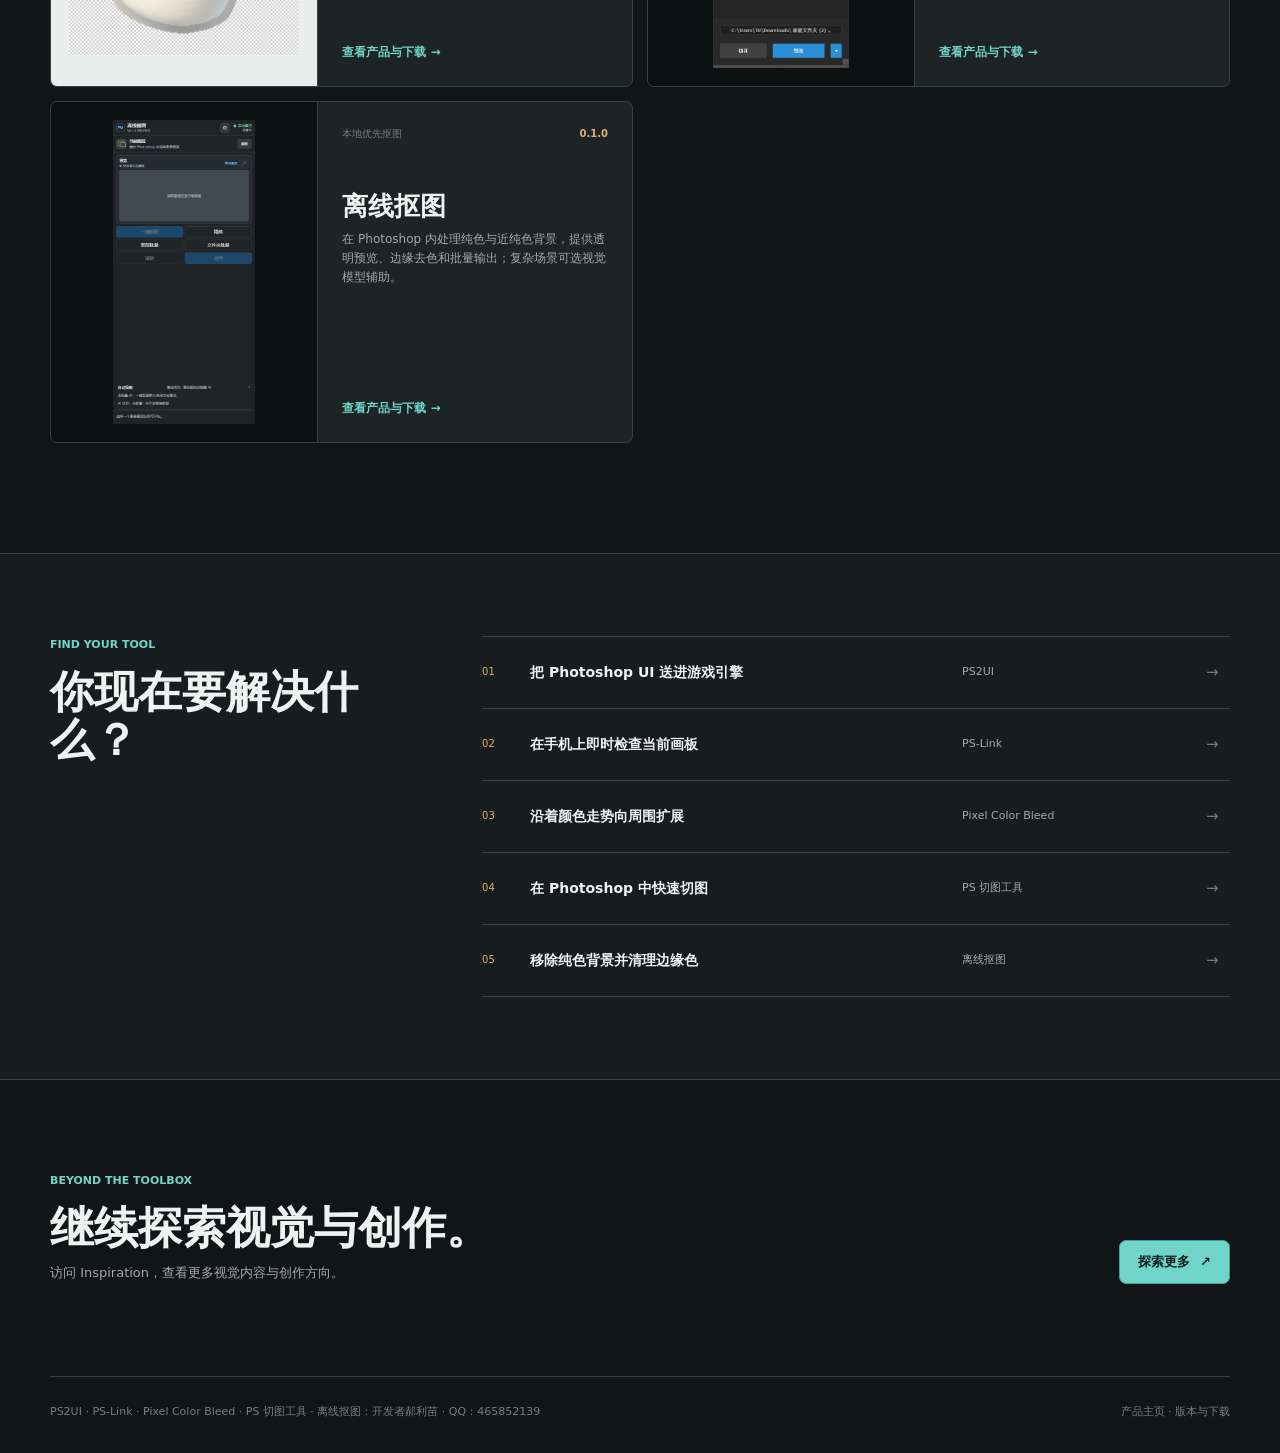
==== commit a3c7229f: "release: update Pixel Color Bleed website to 0.1.3" ====
--- a/index.html
+++ b/index.html
@@ -97,7 +97,7 @@
             <div class="home-product-body">
               <div class="home-product-topline"><span>颜色走势扩展</span><strong data-product-version="pixel-color-bleed">当前版本</strong></div>
               <h3>Pixel Color Bleed</h3>
-              <p>顺着原图的颜色走势与轮廓方向向周围生成新像素，让色带、曲线和局部结构自然延续。</p>
+              <p>顺着原图的颜色走势生成新像素，保留圆润细腻的边缘，让色带、曲线和局部结构自然延续。</p>
               <a class="text-link" href="./pixel-color-bleed.html">查看产品与下载 <span aria-hidden="true">→</span></a>
             </div>
           </article>
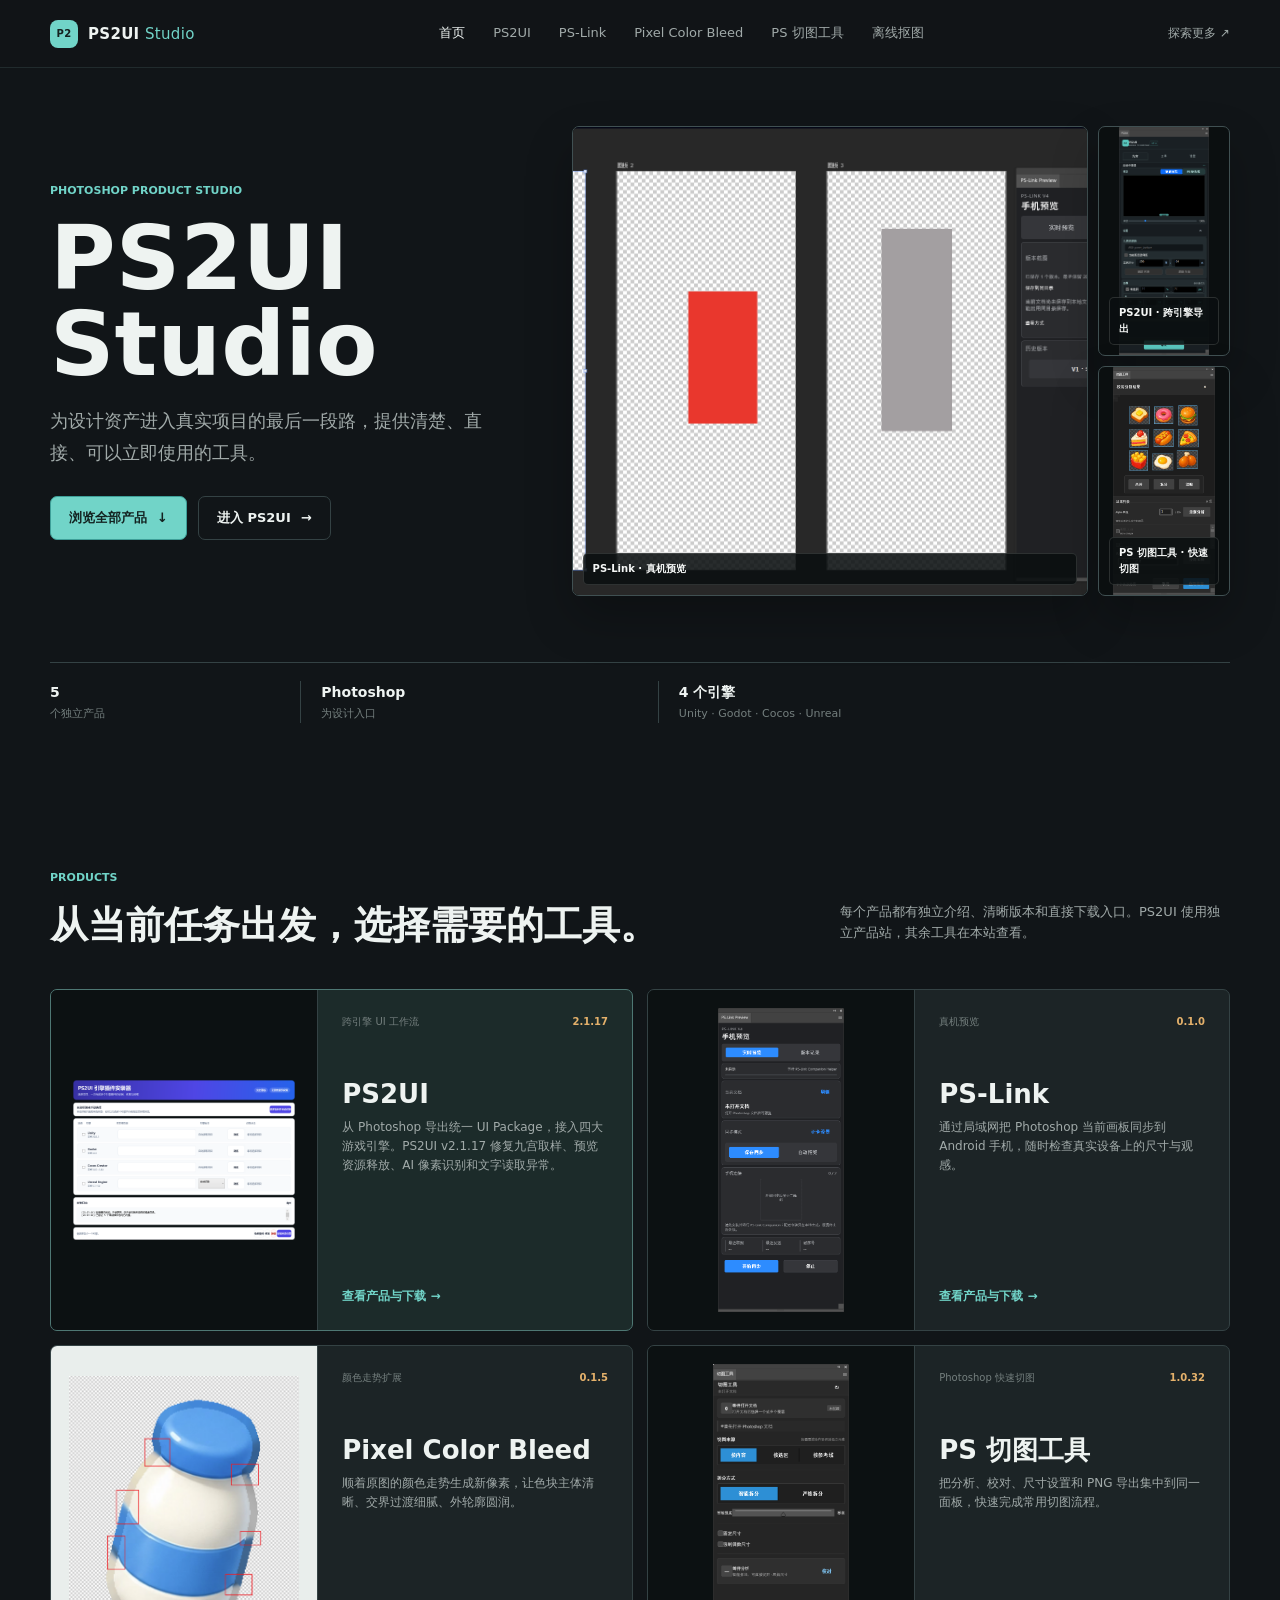
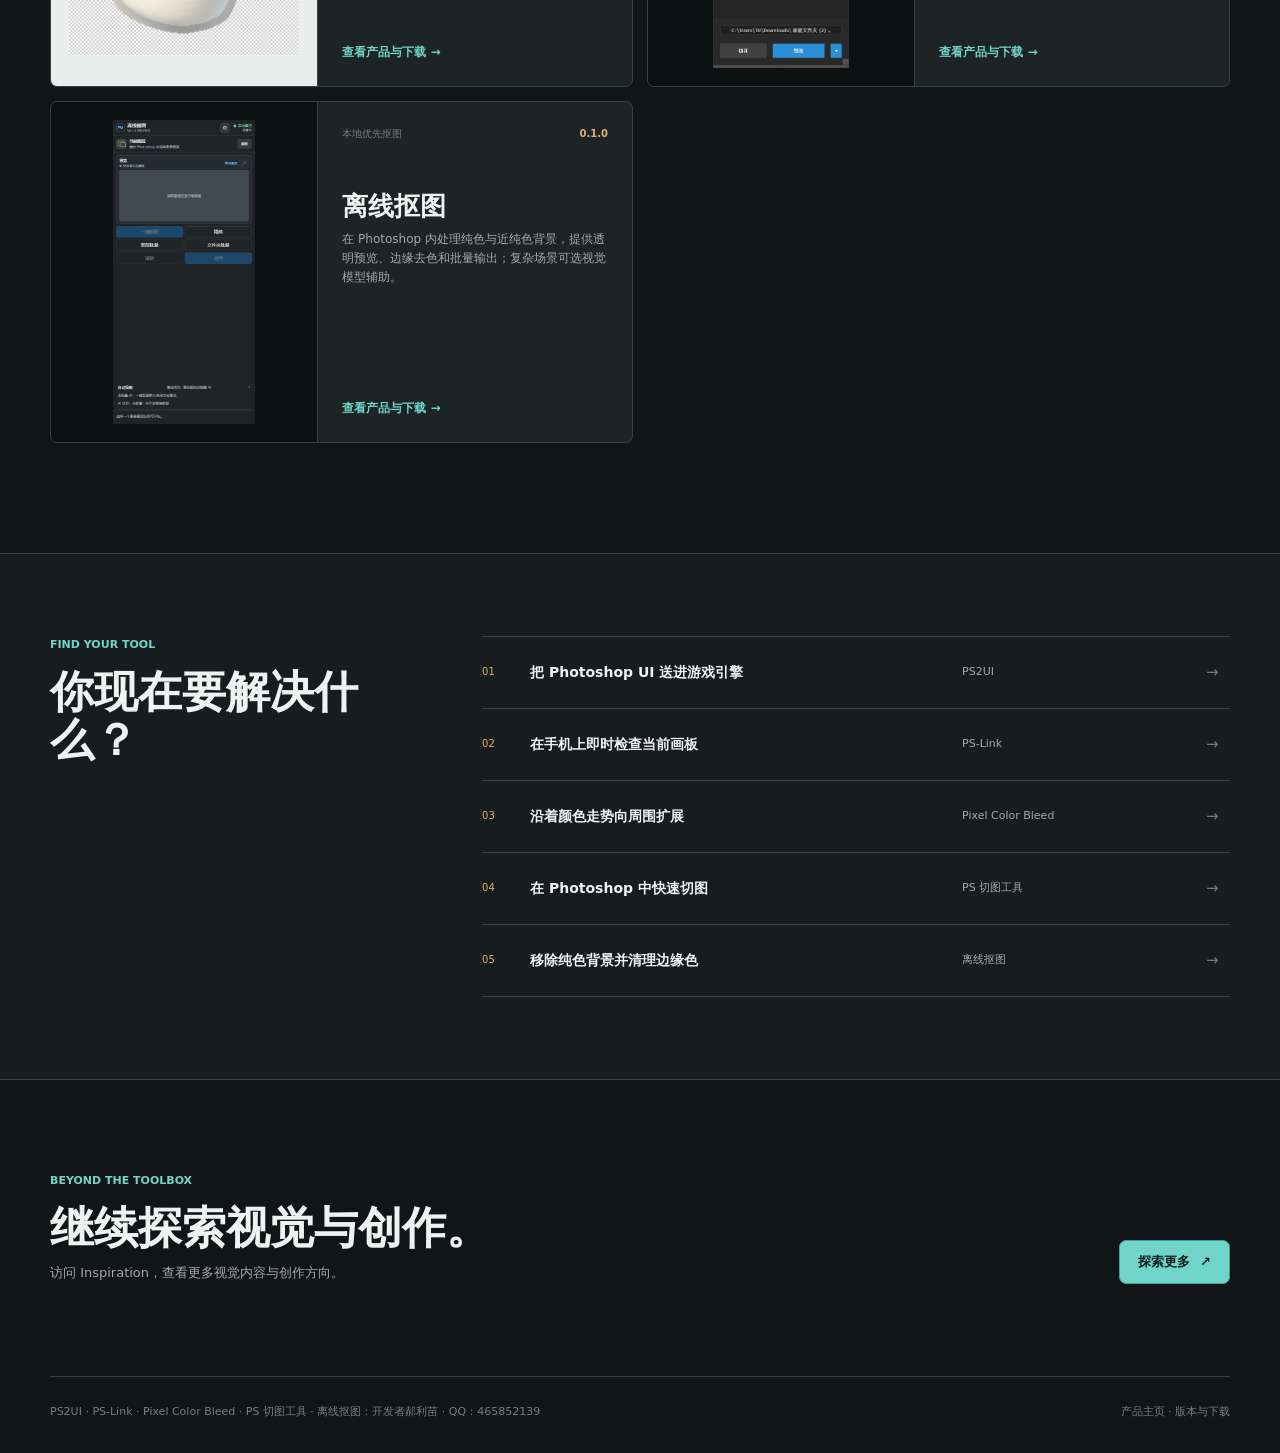
==== commit 74209604: "release: update Pixel Color Bleed website to 0.1.5" ====
--- a/index.html
+++ b/index.html
@@ -97,7 +97,7 @@
             <div class="home-product-body">
               <div class="home-product-topline"><span>颜色走势扩展</span><strong data-product-version="pixel-color-bleed">当前版本</strong></div>
               <h3>Pixel Color Bleed</h3>
-              <p>顺着原图的颜色走势生成新像素，保留圆润细腻的边缘，让色带、曲线和局部结构自然延续。</p>
+              <p>顺着原图的颜色走势生成新像素，让色块主体清晰、交界过渡细腻、外轮廓圆润。</p>
               <a class="text-link" href="./pixel-color-bleed.html">查看产品与下载 <span aria-hidden="true">→</span></a>
             </div>
           </article>
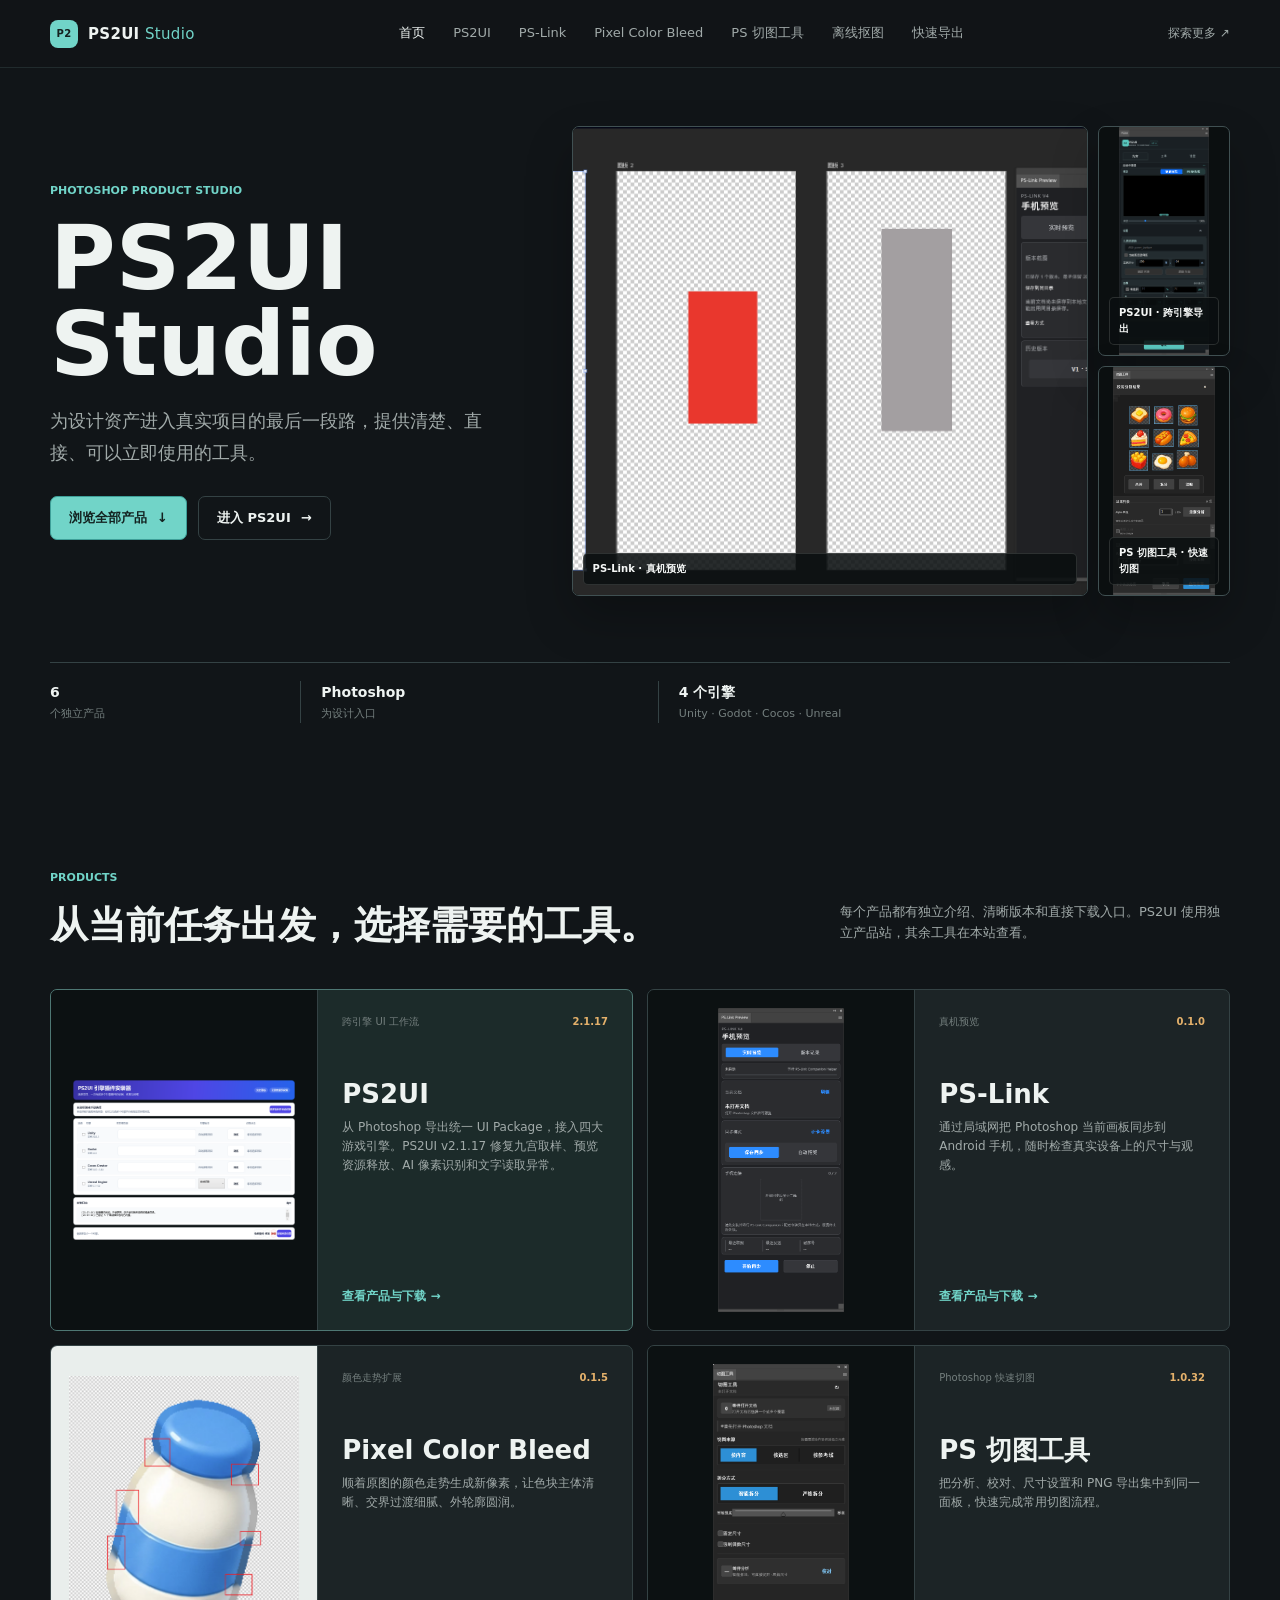
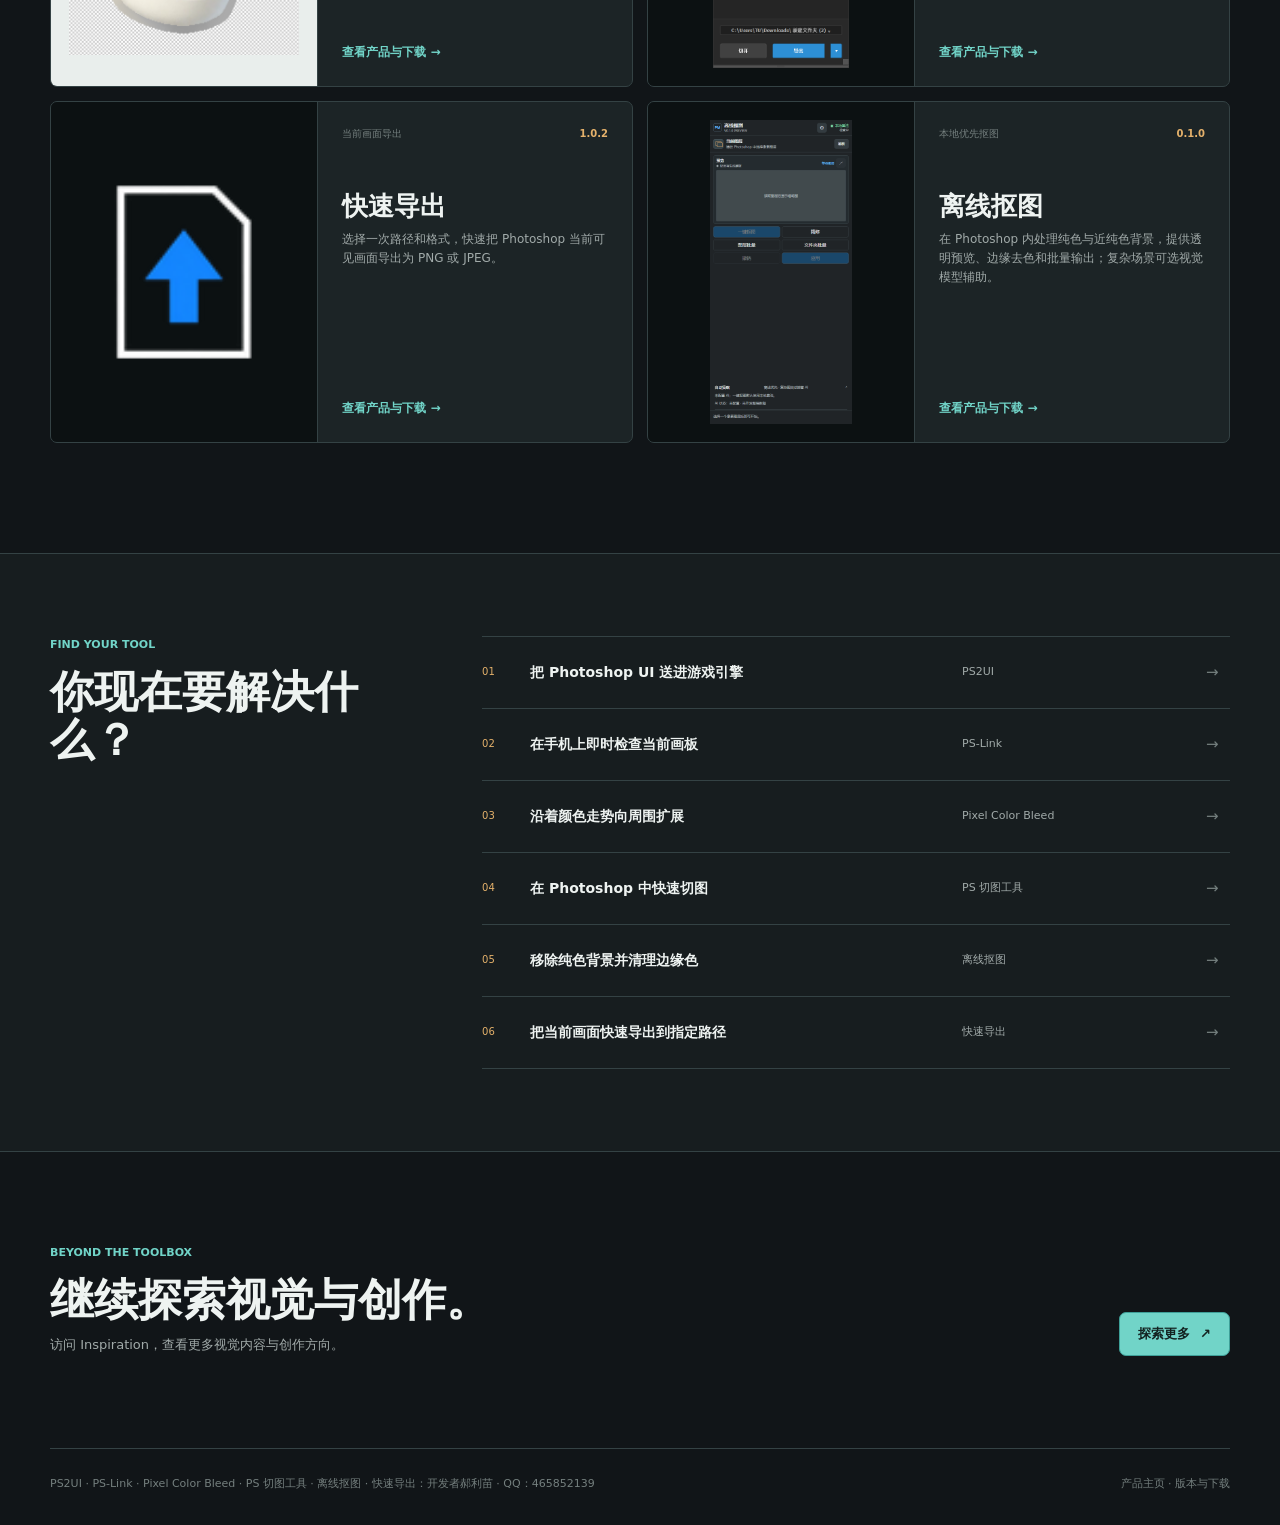
==== commit 8671eb16: "Add quick export product page and download link" ====
--- a/index.html
+++ b/index.html
@@ -18,6 +18,7 @@
         <a href="./pixel-color-bleed.html">Pixel Color Bleed</a>
         <a href="./ps-slicer.html">PS 切图工具</a>
         <a href="./ps-offline-mask.html">离线抠图</a>
+        <a href="./quick-export.html">快速导出</a>
       </nav>
       <a class="header-link" href="https://leowalker023.github.io/lnspiration/" target="_blank" rel="noreferrer">探索更多 <span aria-hidden="true">↗</span></a>
     </header>
@@ -50,7 +51,7 @@
         </div>
 
         <div class="home-hero-meta" aria-label="工作室概览">
-          <span><strong>5</strong> 个独立产品</span>
+          <span><strong>6</strong> 个独立产品</span>
           <span><strong>Photoshop</strong> 为设计入口</span>
           <span><strong>4 个引擎</strong> Unity · Godot · Cocos · Unreal</span>
         </div>
@@ -114,6 +115,19 @@
             </div>
           </article>
 
+
+          <article class="home-product-card">
+            <a class="home-product-visual" href="./quick-export.html" aria-label="查看快速导出产品页">
+              <img src="./assets/quick-export-icon.png" alt="快速导出 Photoshop 插件图标" />
+            </a>
+            <div class="home-product-body">
+              <div class="home-product-topline"><span>当前画面导出</span><strong data-product-version="quick-export">当前版本</strong></div>
+              <h3>快速导出</h3>
+              <p>选择一次路径和格式，快速把 Photoshop 当前可见画面导出为 PNG 或 JPEG。</p>
+              <a class="text-link" href="./quick-export.html">查看产品与下载 <span aria-hidden="true">→</span></a>
+            </div>
+          </article>
+
           <article class="home-product-card">
             <a class="home-product-visual" href="./ps-offline-mask.html" aria-label="查看离线抠图产品页">
               <img src="./assets/ps-offline-mask-panel.png" alt="离线抠图 Photoshop 主面板" />
@@ -140,6 +154,7 @@
             <a href="./pixel-color-bleed.html"><span>03</span><strong>沿着颜色走势向周围扩展</strong><em>Pixel Color Bleed</em><b aria-hidden="true">→</b></a>
             <a href="./ps-slicer.html"><span>04</span><strong>在 Photoshop 中快速切图</strong><em>PS 切图工具</em><b aria-hidden="true">→</b></a>
             <a href="./ps-offline-mask.html"><span>05</span><strong>移除纯色背景并清理边缘色</strong><em>离线抠图</em><b aria-hidden="true">→</b></a>
+            <a href="./quick-export.html"><span>06</span><strong>把当前画面快速导出到指定路径</strong><em>快速导出</em><b aria-hidden="true">→</b></a>
           </div>
         </div>
       </section>
@@ -155,7 +170,7 @@
     </main>
 
     <footer class="site-footer section-shell">
-      <span>PS2UI · PS-Link · Pixel Color Bleed · PS 切图工具 · 离线抠图：开发者郝利苗 · QQ：465852139</span>
+      <span>PS2UI · PS-Link · Pixel Color Bleed · PS 切图工具 · 离线抠图 · 快速导出：开发者郝利苗 · QQ：465852139</span>
       <span>产品主页 · 版本与下载</span>
     </footer>
     <script src="./home.js" defer></script>
--- a/styles.css
+++ b/styles.css
@@ -183,6 +183,11 @@
 .ps-slicer-visual { align-items: center; padding: 14px; background: #0d1015; }
 .ps-slicer-visual a { display: flex; align-items: center; justify-content: center; width: 100%; height: 100%; }
 .ps-slicer-visual img { width: 100% !important; max-width: 100% !important; max-height: 590px; object-fit: contain; }
+
+.quick-export-visual { min-height: 420px; flex-direction: column; align-items: center; justify-content: center; gap: 22px; padding: 48px; background: radial-gradient(circle at 50% 36%, #294b49 0%, #152020 48%, #0b0f10 100%); }
+.quick-export-visual a { display: flex; align-items: center; justify-content: center; }
+.quick-export-visual img { width: 144px !important; height: 144px !important; max-height: none !important; border-radius: 28px; box-shadow: 0 22px 44px rgba(0, 0, 0, .34); }
+.quick-export-visual span { color: var(--teal); font-size: 13px; font-weight: 700; letter-spacing: .08em; }
 .download-spec { display: grid; gap: 12px; padding: 20px; border: 1px solid var(--line); border-radius: 9px; background: var(--surface); }
 .download-spec span { color: var(--quiet); font-size: 10px; font-weight: 700; letter-spacing: 0; }
 .download-spec strong { font-size: 22px; line-height: 1.2; }
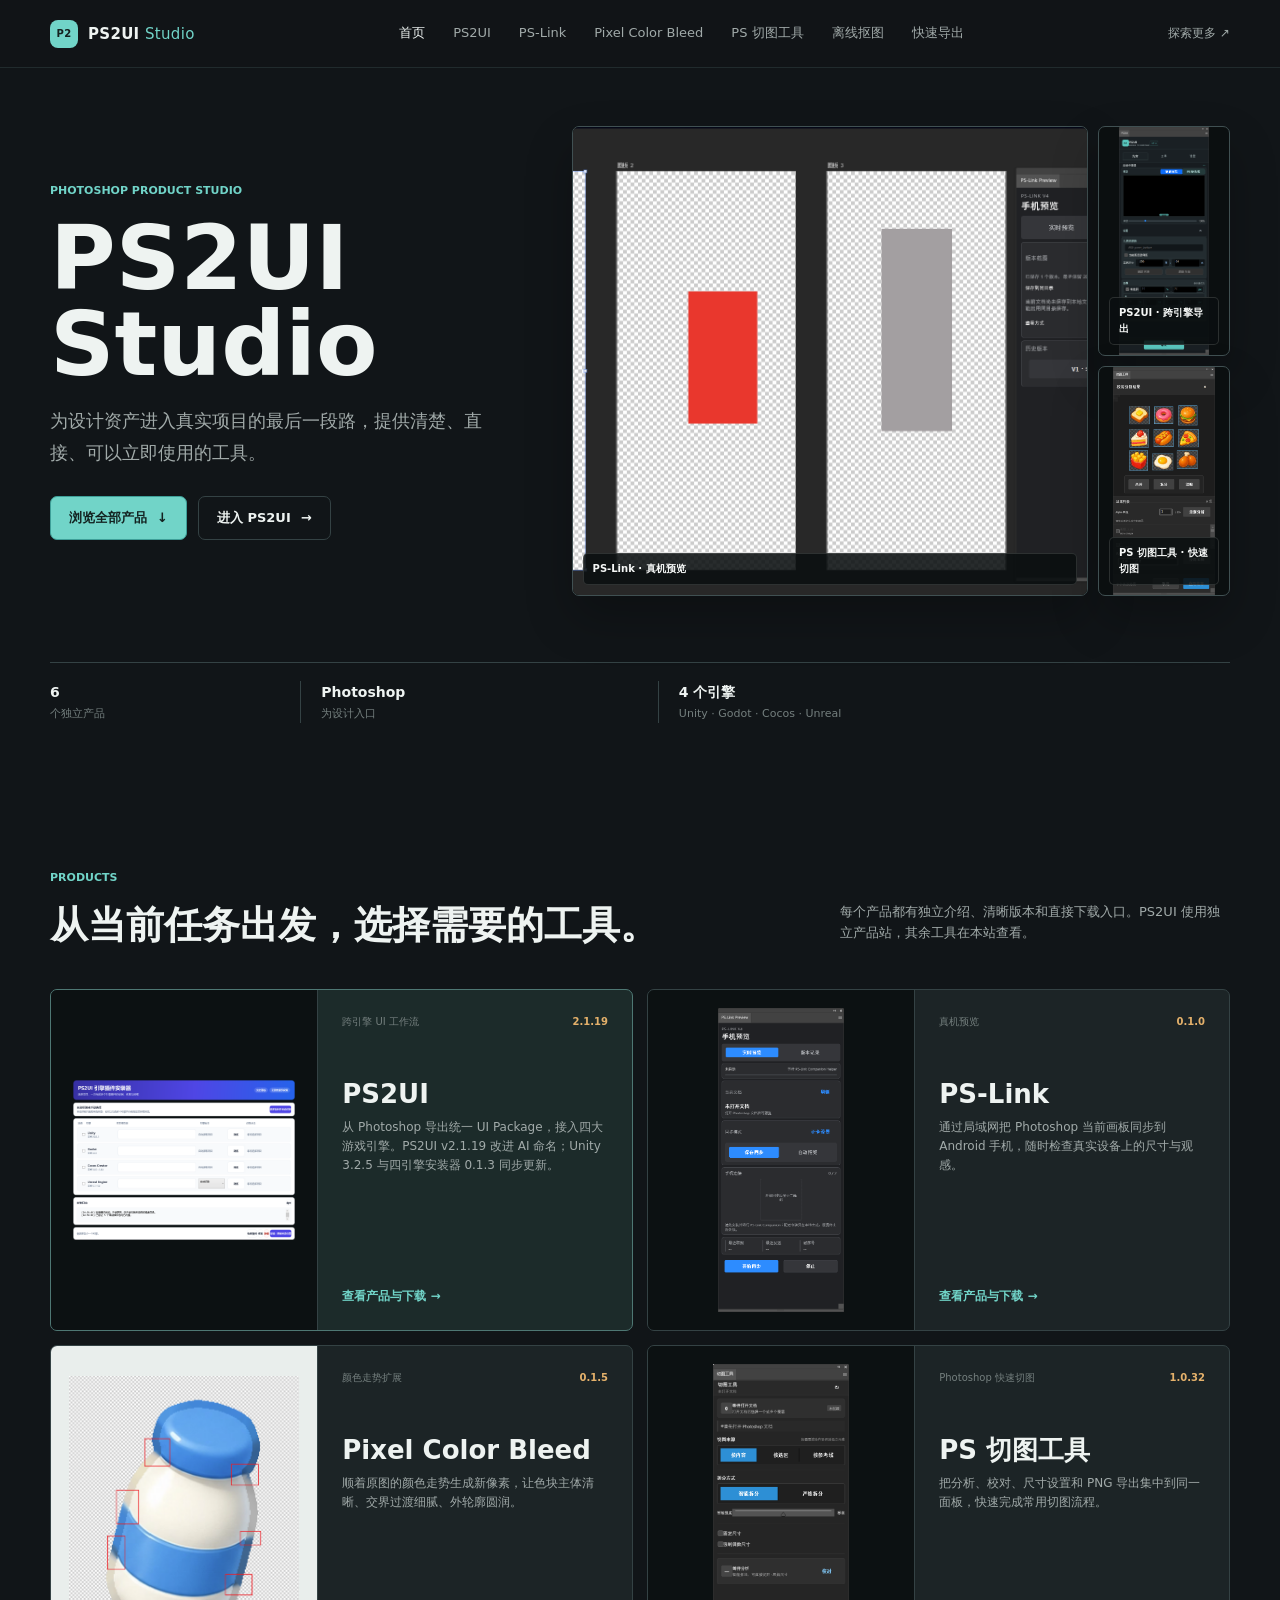
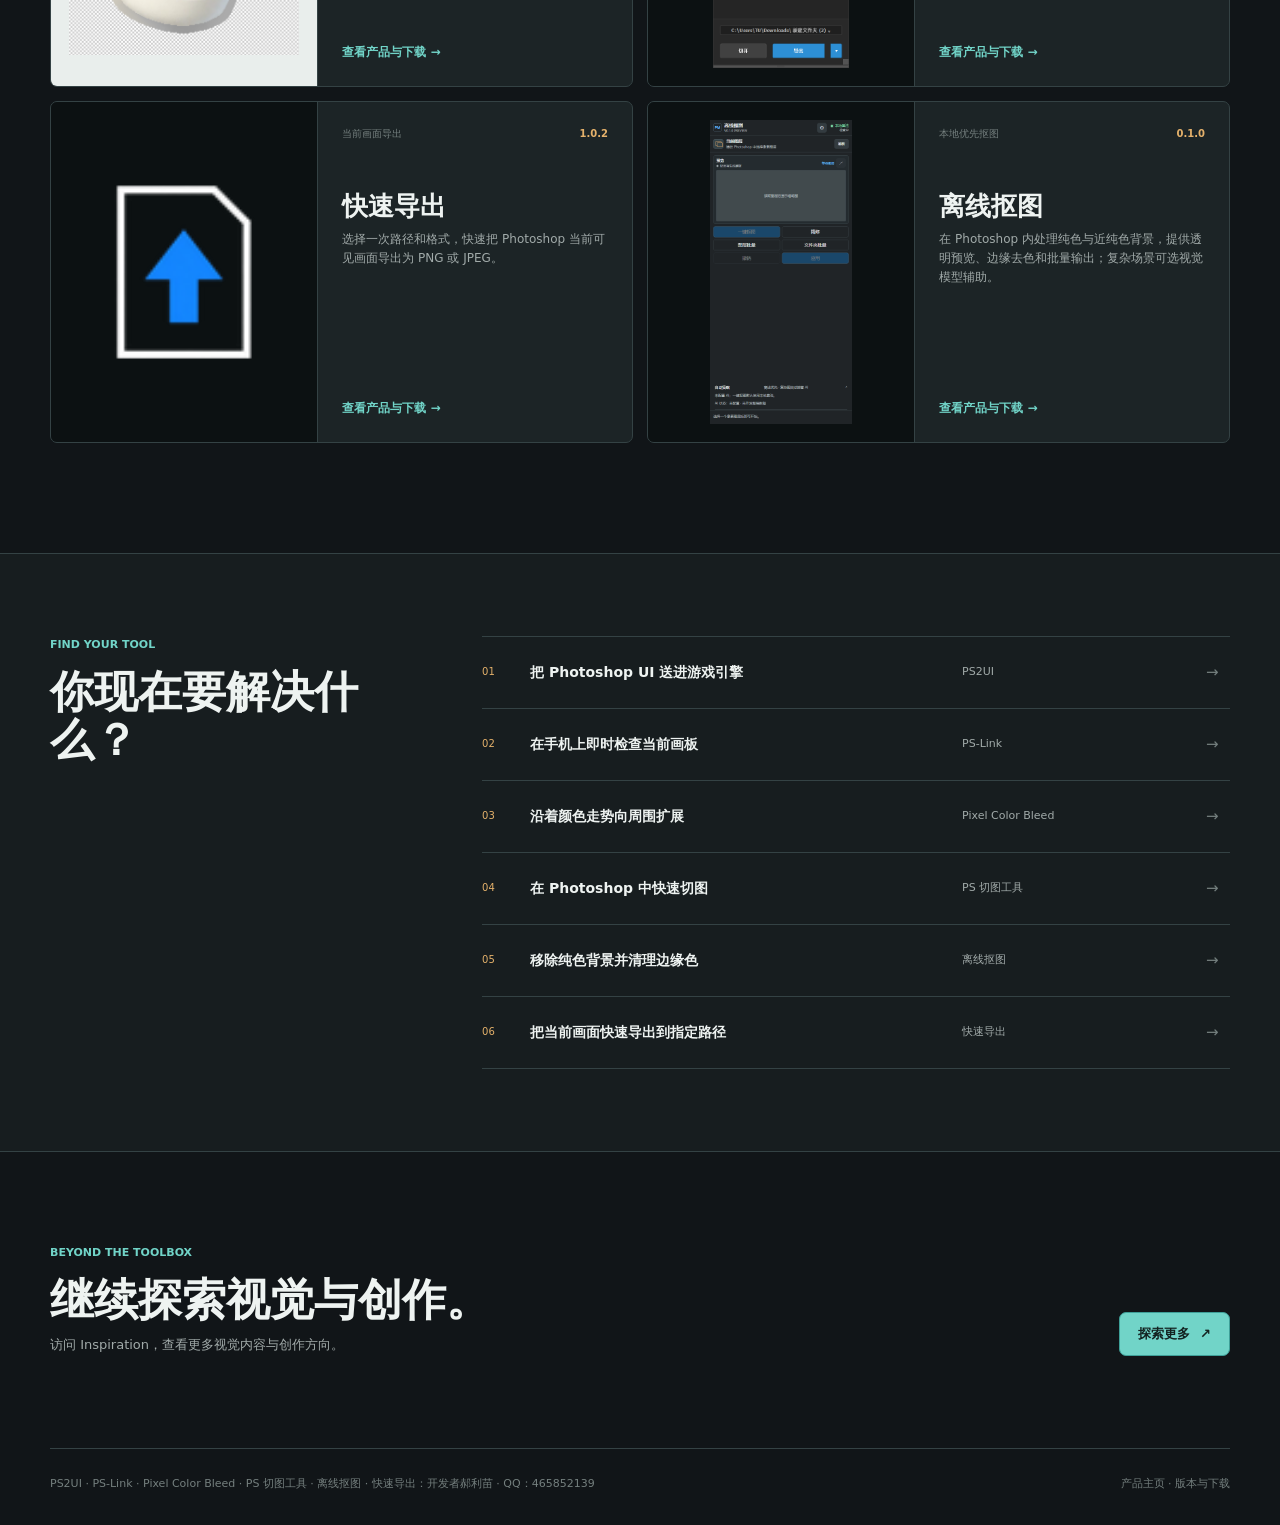
==== commit a6e9a46d: "Update PS2UI downloads and engine installer 0.1.3" ====
--- a/index.html
+++ b/index.html
@@ -74,7 +74,7 @@
             <div class="home-product-body">
               <div class="home-product-topline"><span>跨引擎 UI 工作流</span><strong data-product-version="ps2ui">当前版本</strong></div>
               <h3>PS2UI</h3>
-              <p>从 Photoshop 导出统一 UI Package，接入四大游戏引擎。PS2UI v2.1.17 修复九宫取样、预览资源释放、AI 像素识别和文字读取异常。</p>
+              <p>从 Photoshop 导出统一 UI Package，接入四大游戏引擎。PS2UI v2.1.19 改进 AI 命名；Unity 3.2.5 与四引擎安装器 0.1.3 同步更新。</p>
               <a class="text-link" href="https://homer79980.github.io/PS2UI/">查看产品与下载 <span aria-hidden="true">→</span></a>
             </div>
           </article>
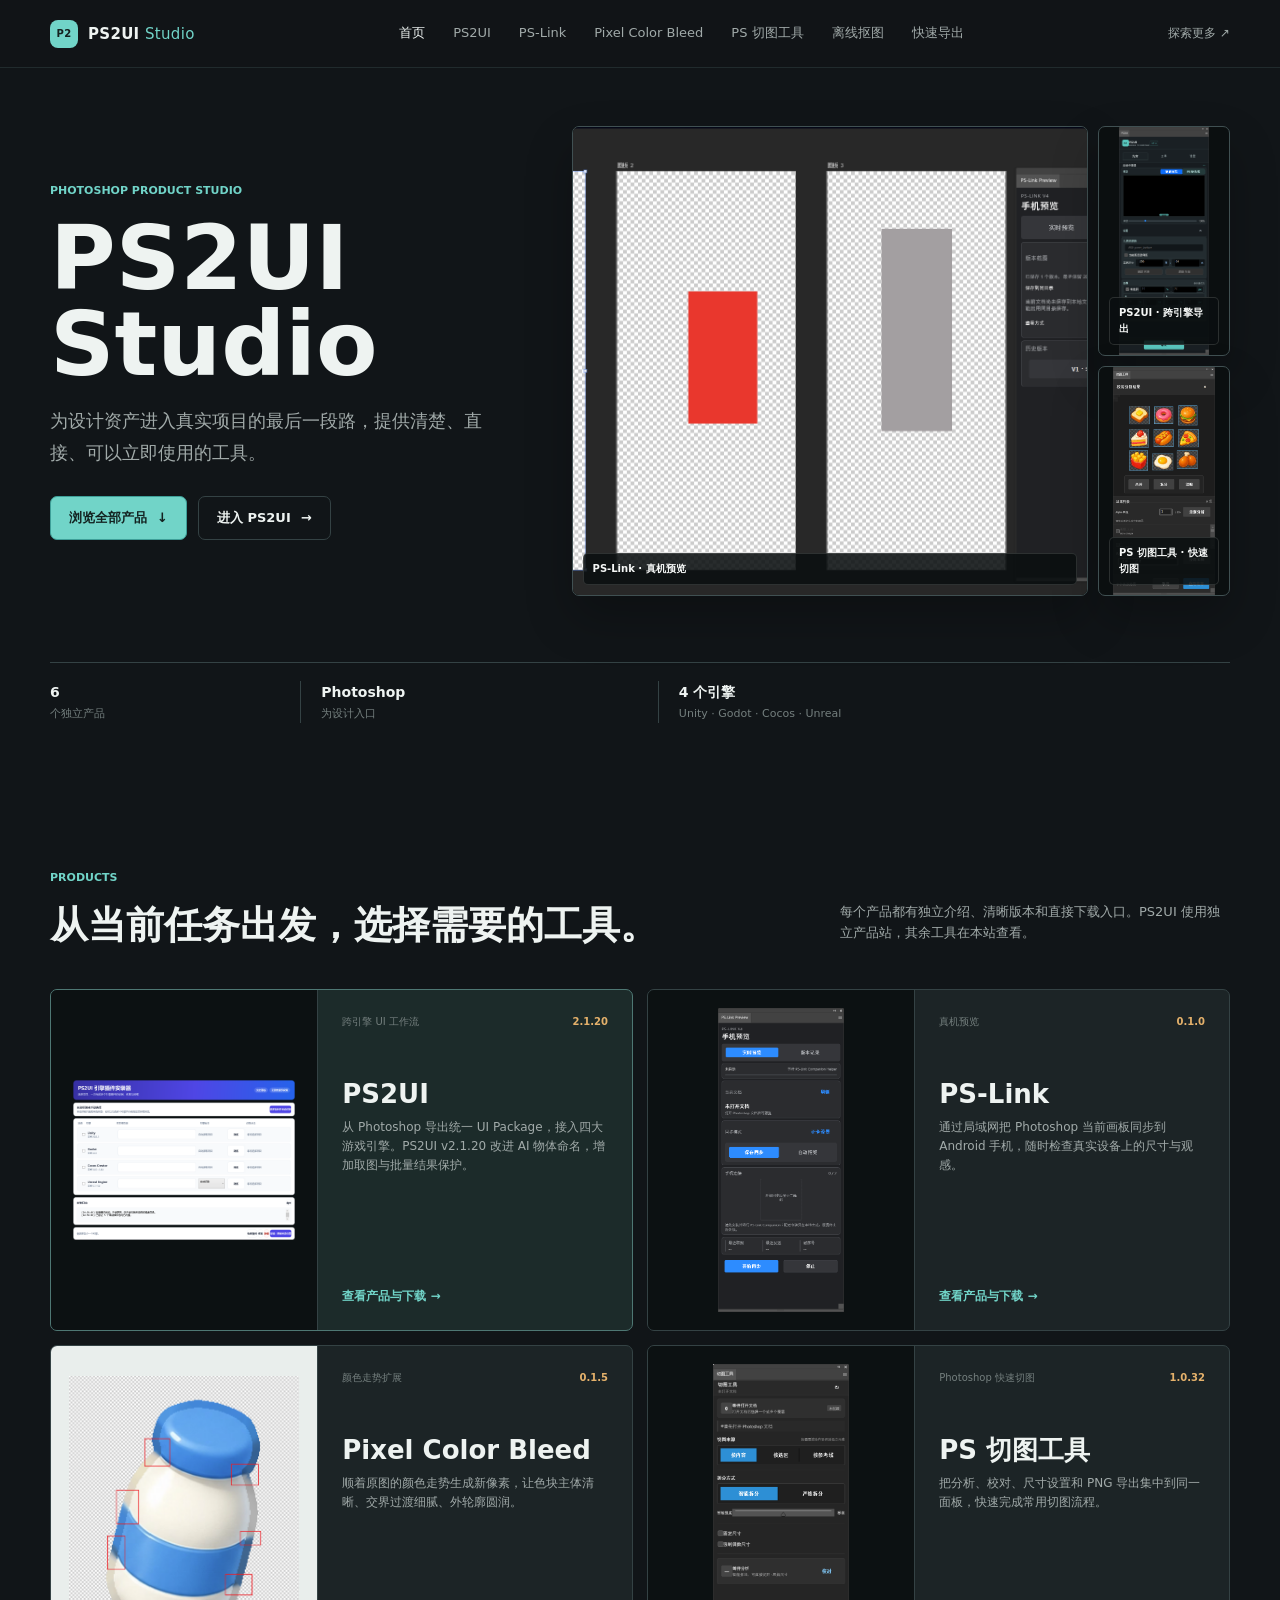
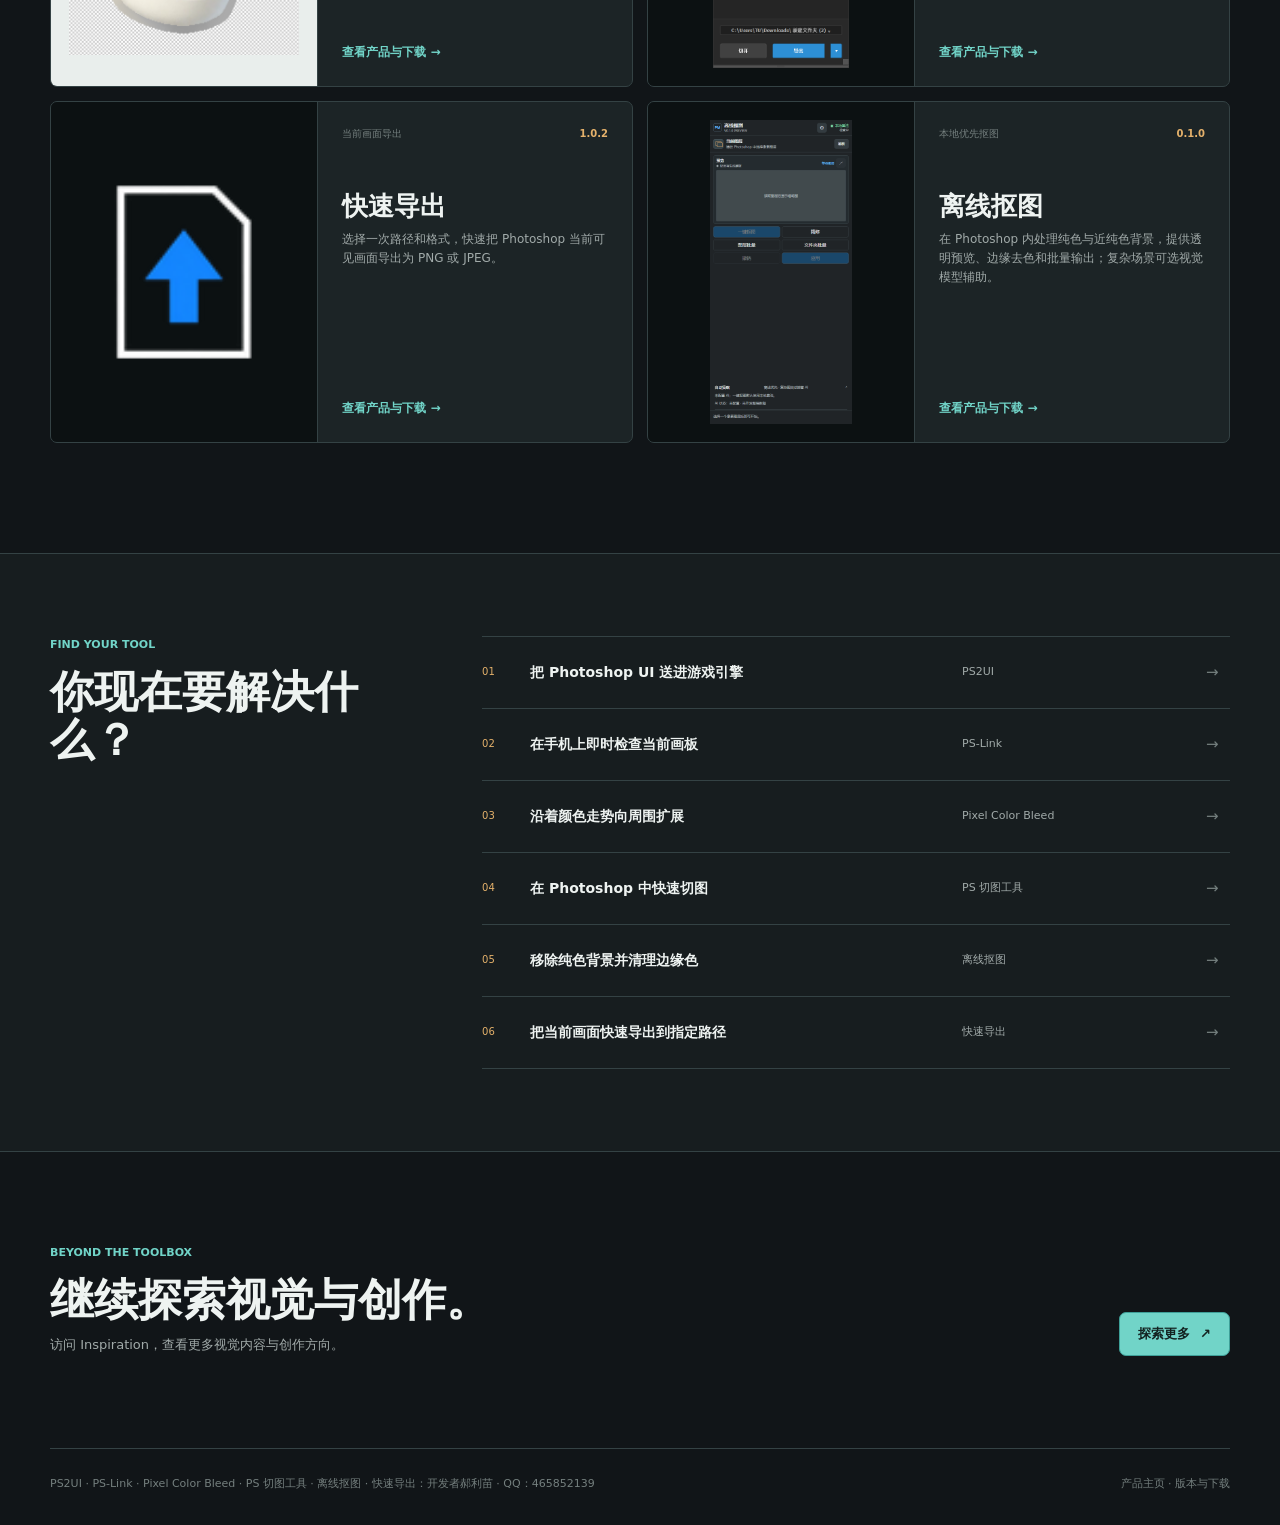
==== commit 09979353: "Update PS2UI downloads to 2.1.20" ====
--- a/index.html
+++ b/index.html
@@ -74,7 +74,7 @@
             <div class="home-product-body">
               <div class="home-product-topline"><span>跨引擎 UI 工作流</span><strong data-product-version="ps2ui">当前版本</strong></div>
               <h3>PS2UI</h3>
-              <p>从 Photoshop 导出统一 UI Package，接入四大游戏引擎。PS2UI v2.1.19 改进 AI 命名；Unity 3.2.5 与四引擎安装器 0.1.3 同步更新。</p>
+              <p>从 Photoshop 导出统一 UI Package，接入四大游戏引擎。PS2UI v2.1.20 改进 AI 物体命名，增加取图与批量结果保护。</p>
               <a class="text-link" href="https://homer79980.github.io/PS2UI/">查看产品与下载 <span aria-hidden="true">→</span></a>
             </div>
           </article>
